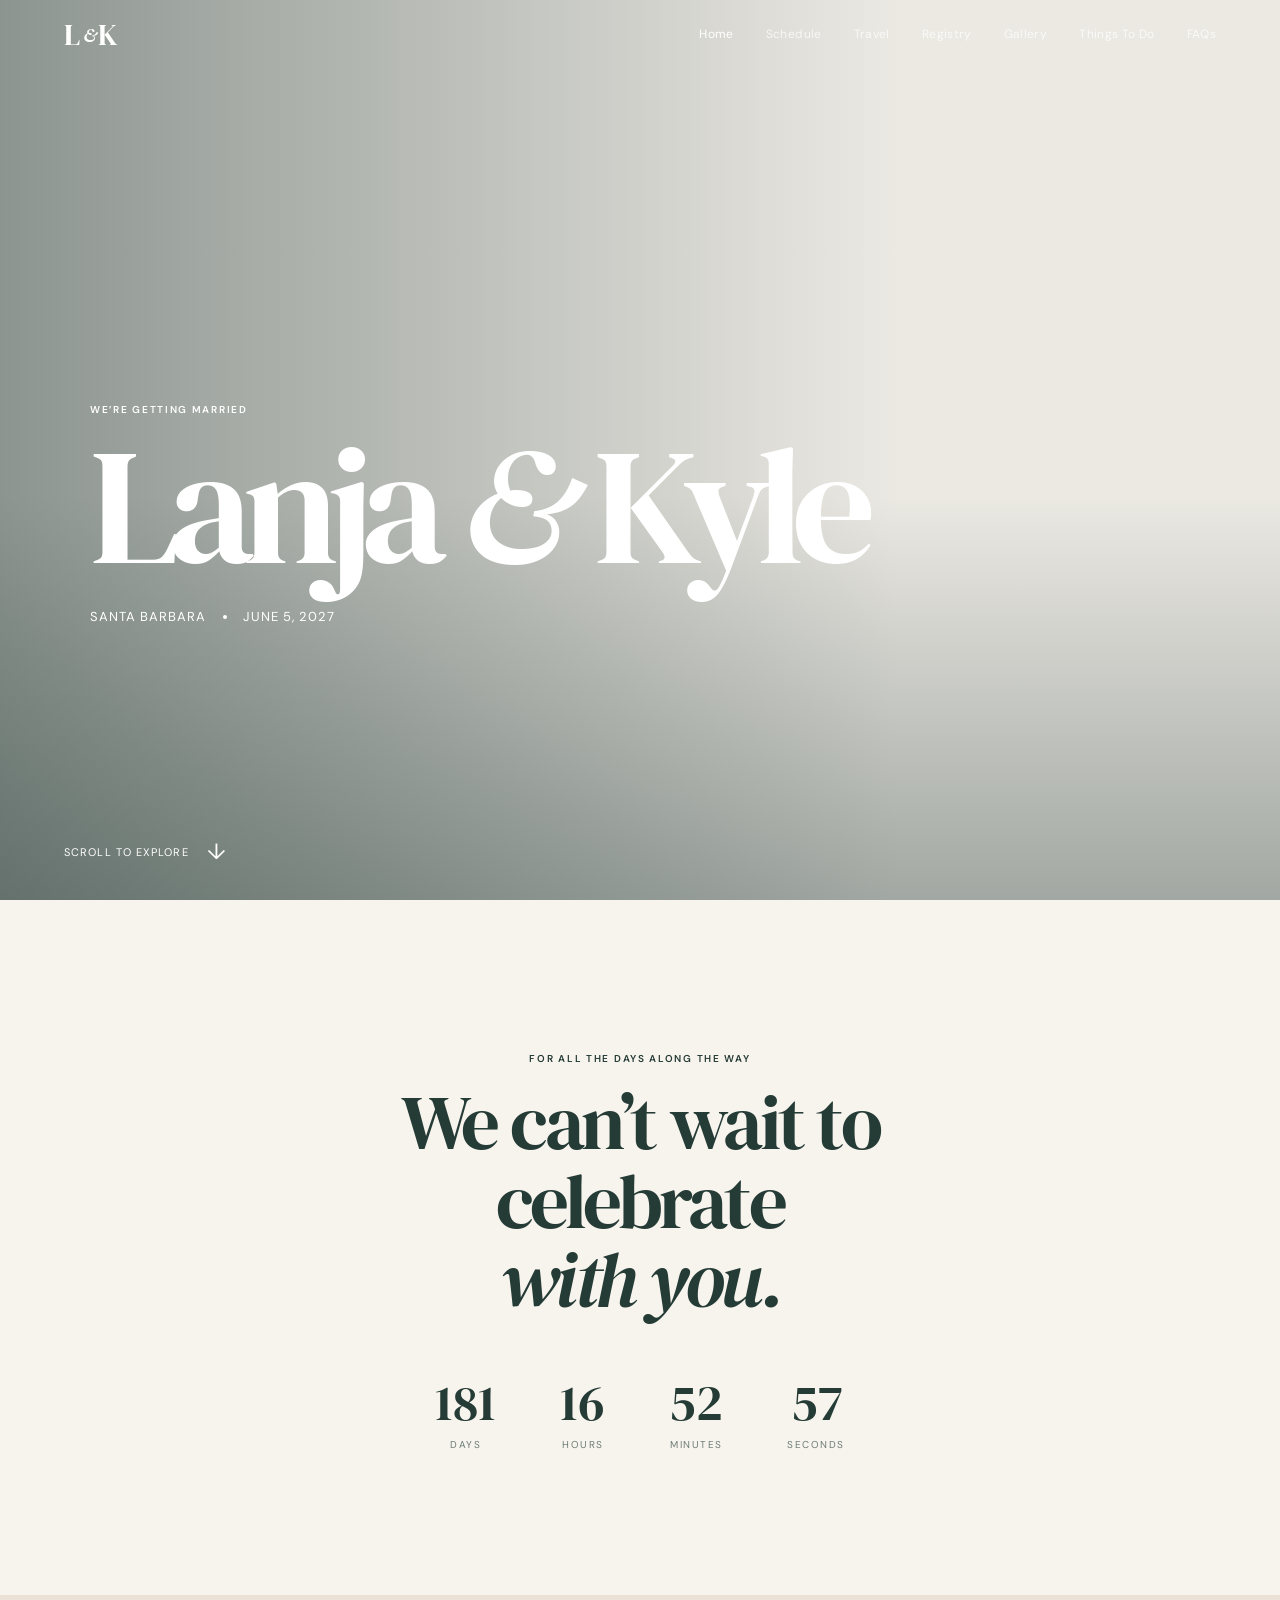
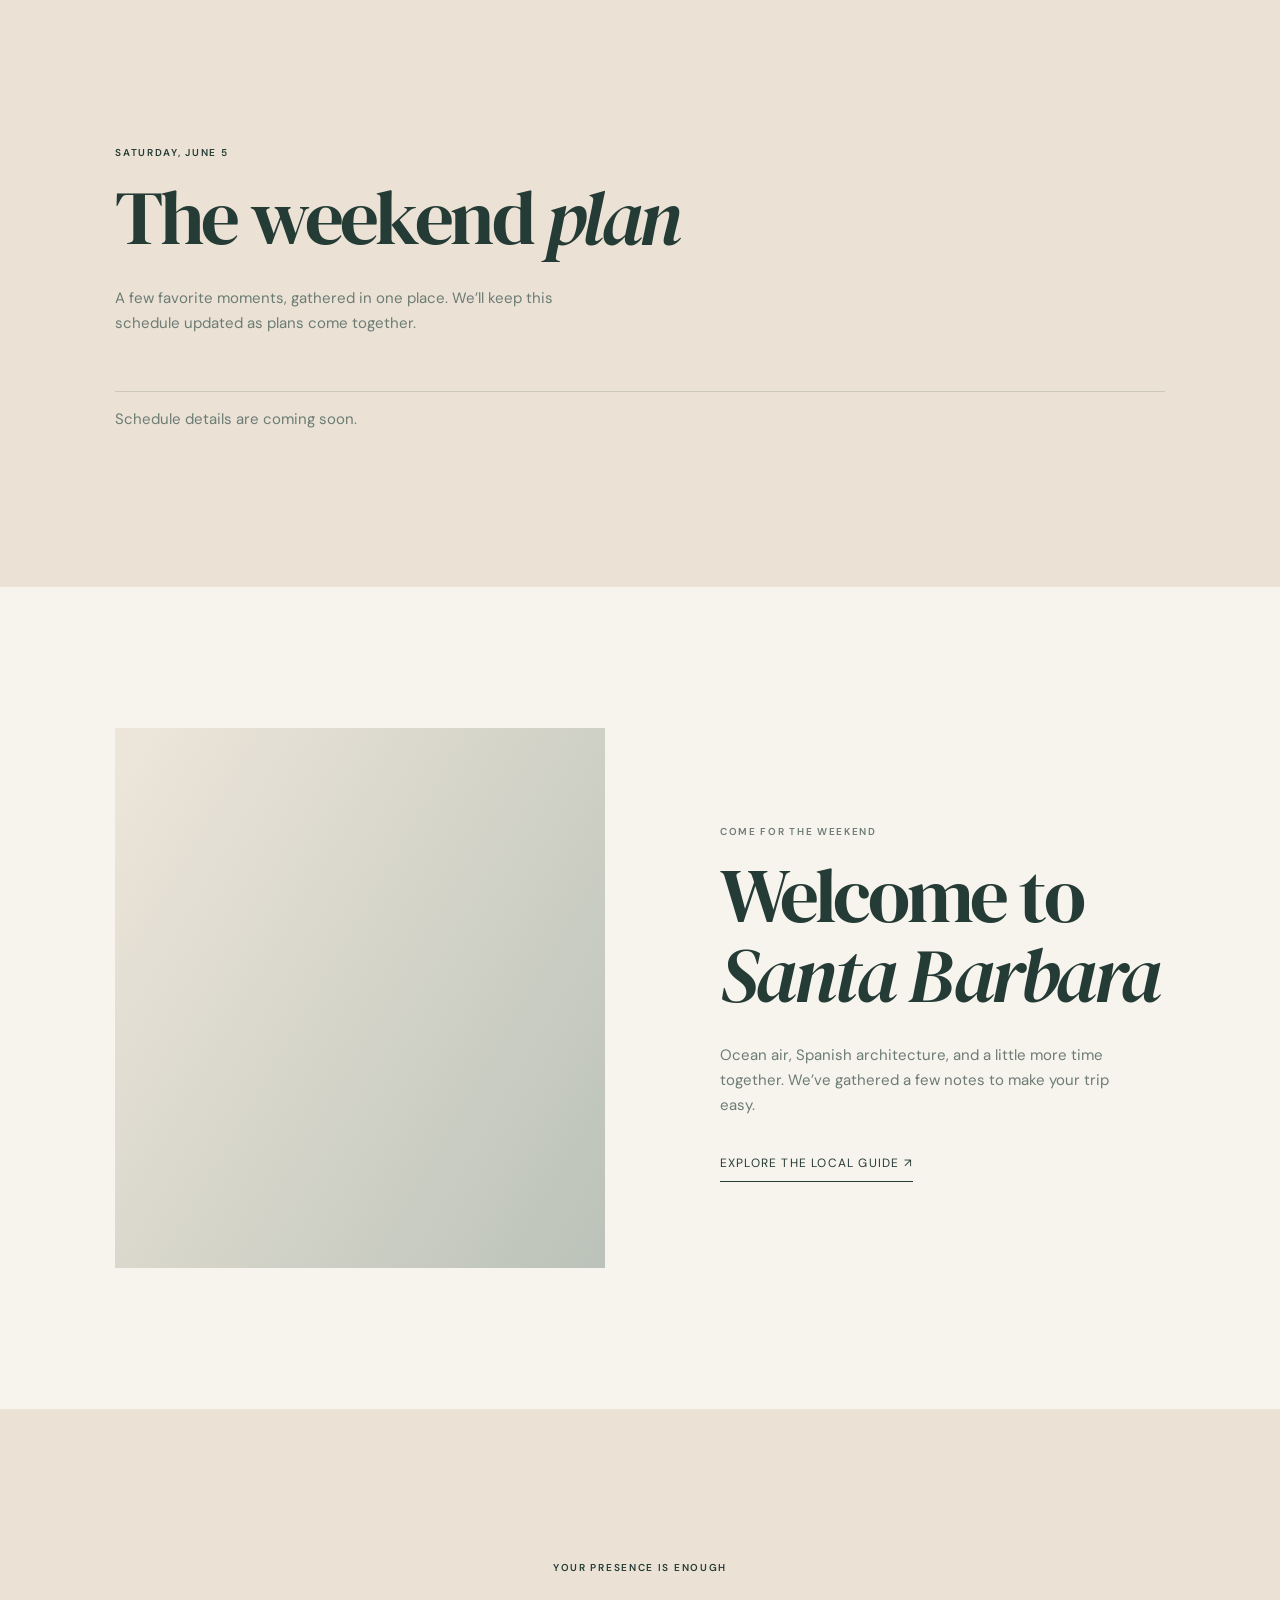
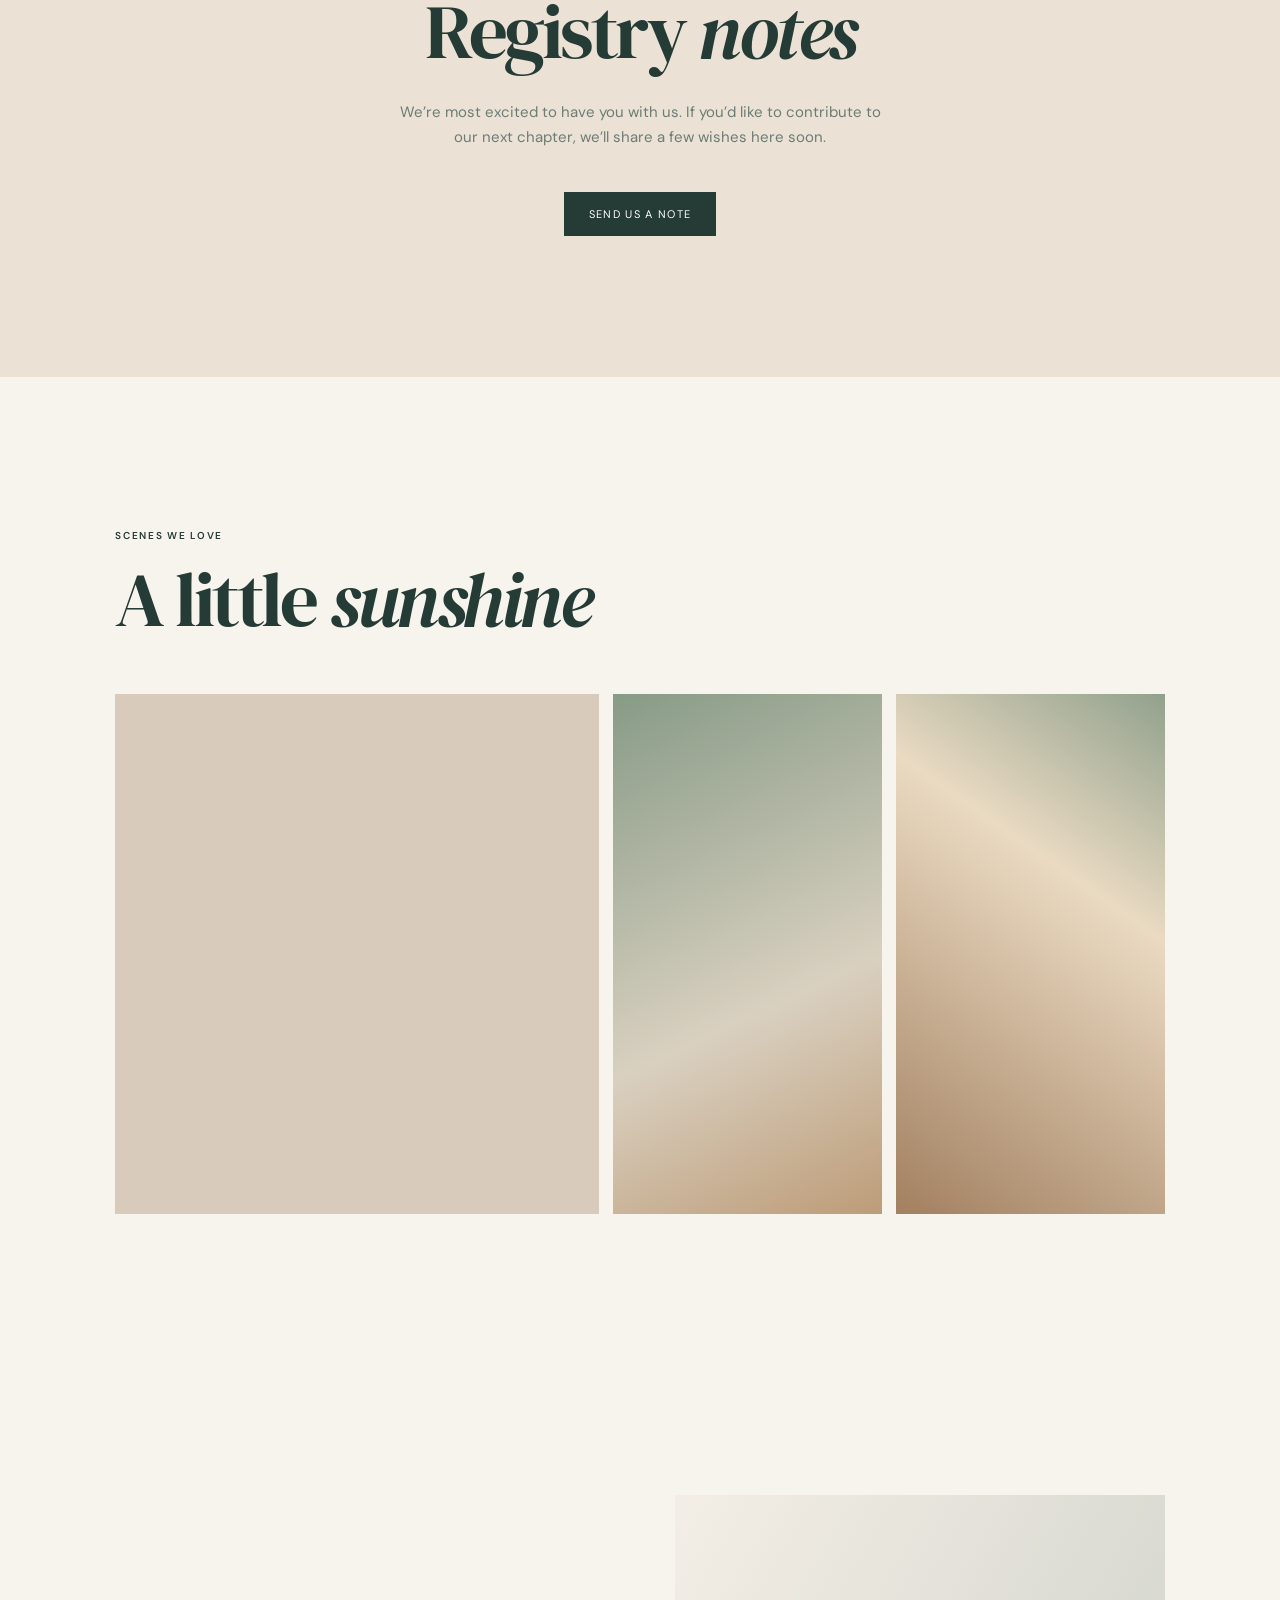
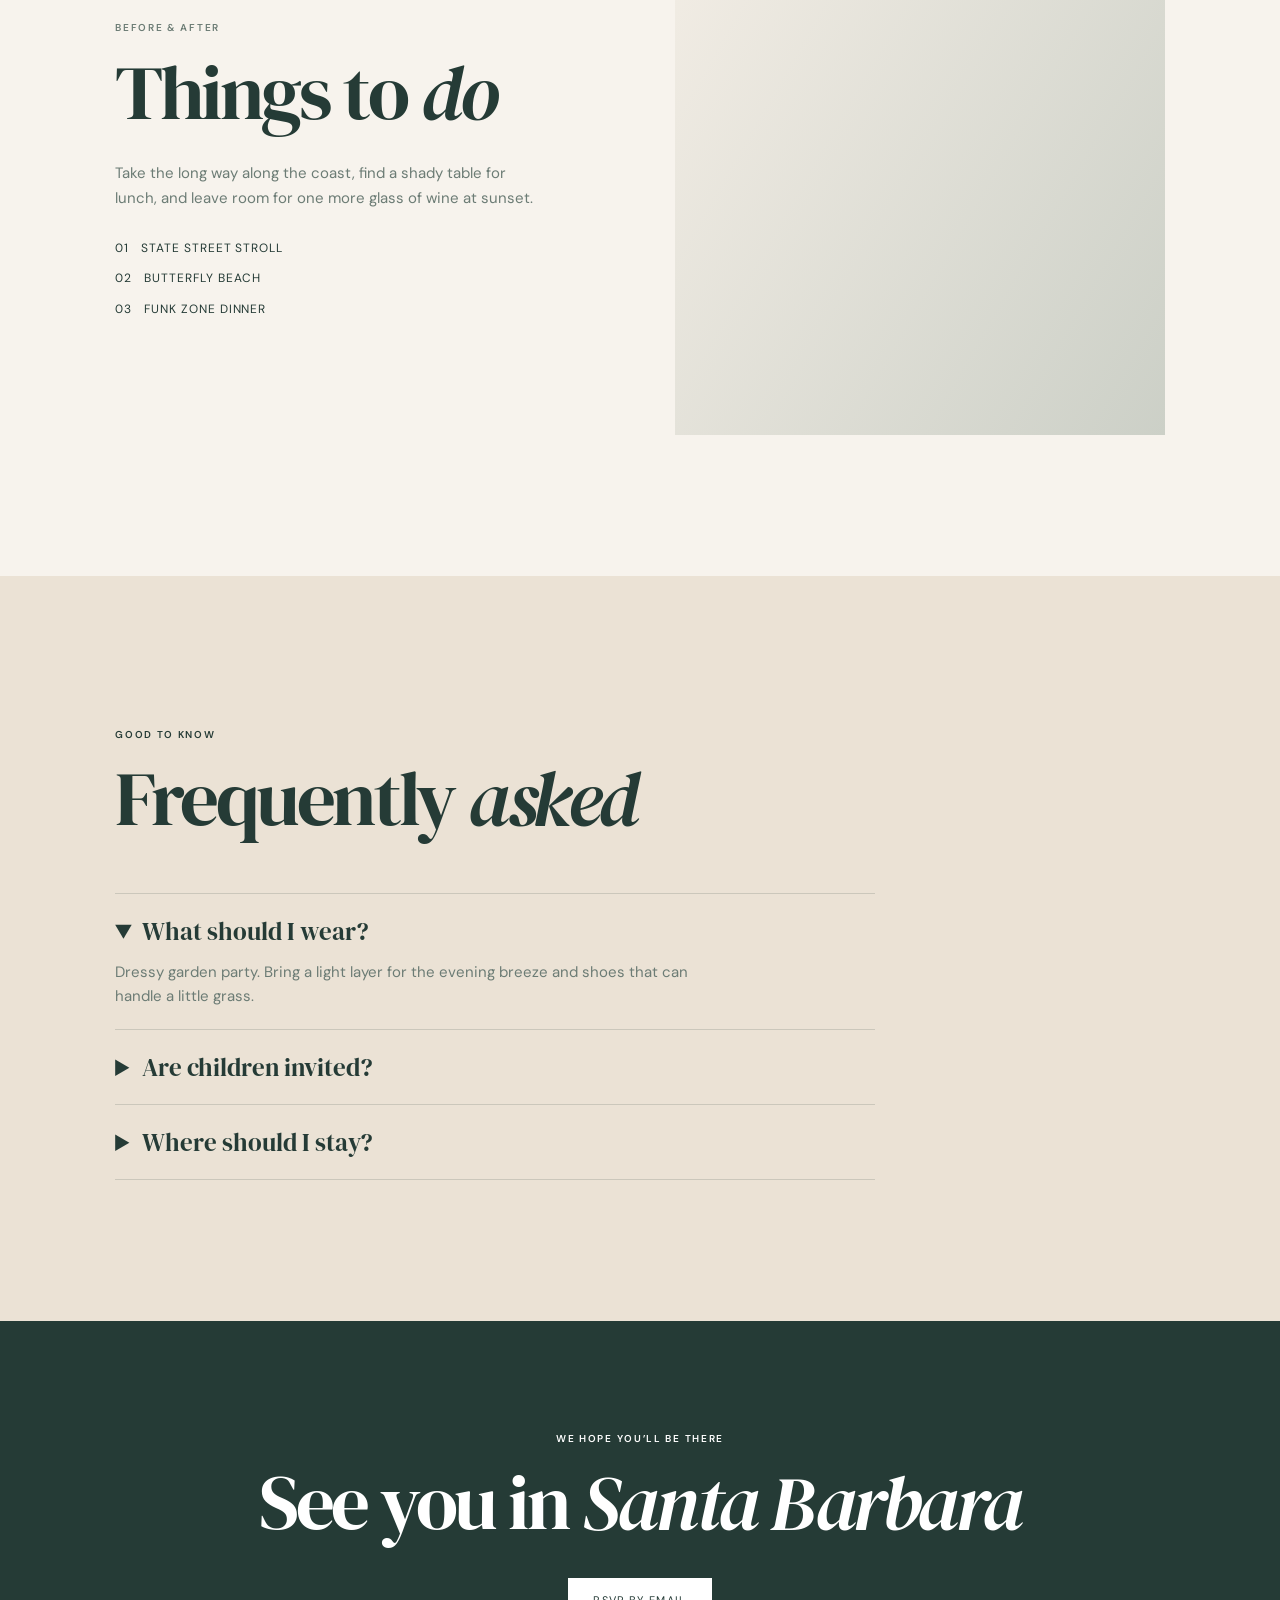
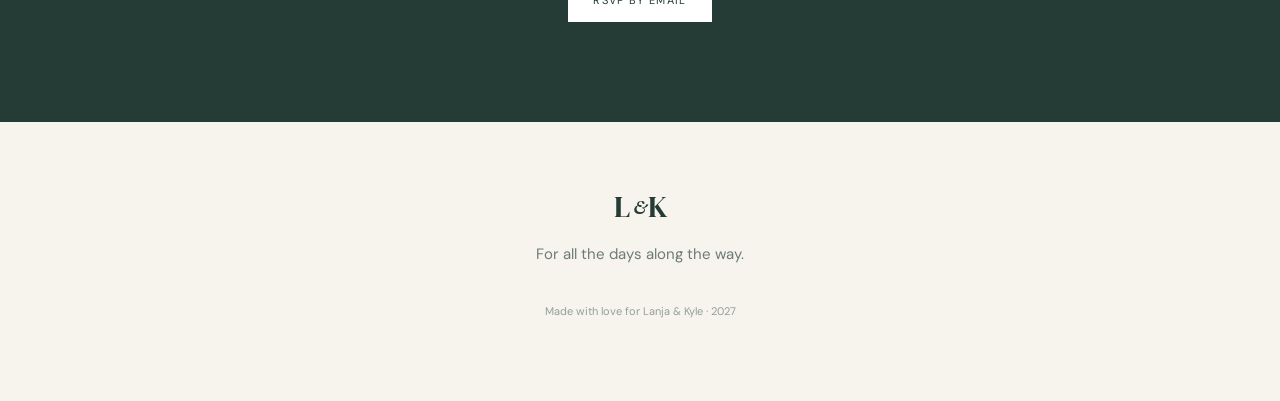
==== index.html @ 7e27ffa2 "Initial wedding website" ====
<!doctype html>
<html lang="en">
  <head>
    <meta charset="UTF-8" />
    <meta name="viewport" content="width=device-width, initial-scale=1.0" />
    <meta name="description" content="The wedding website of Lanja and Kyle — Santa Barbara, California, June 5, 2027." />
    <title>Lanja & Kyle | Santa Barbara · June 5, 2027</title>
    <link rel="preconnect" href="https://fonts.googleapis.com" />
    <link rel="preconnect" href="https://fonts.gstatic.com" crossorigin />
    <link href="https://fonts.googleapis.com/css2?family=DM+Sans:wght@400;500;600&family=DM+Serif+Display:ital@0;1&display=swap" rel="stylesheet" />
    <link rel="stylesheet" href="/styles.css" />
  </head>
  <body>
    <header class="site-header">
      <a class="brand" href="#home" aria-label="Lanja and Kyle home"><span>L</span><span class="amp">&</span><span>K</span></a>
      <button class="menu-toggle" aria-expanded="false" aria-controls="main-nav">Menu <span>+</span></button>
      <nav id="main-nav" class="main-nav" aria-label="Primary navigation">
        <a class="active" href="#home">Home</a>
        <a href="#schedule">Schedule</a>
        <a href="#travel">Travel</a>
        <a href="#registry">Registry</a>
        <a href="#gallery">Gallery</a>
        <a href="#things-to-do">Things To Do</a>
        <a href="#faqs">FAQs</a>
      </nav>
    </header>

    <main>
      <section id="home" class="hero section-anchor">
        <div class="hero-image"></div>
        <div class="hero-overlay"></div>
        <div class="hero-copy">
          <p class="eyebrow">We’re getting married</p>
          <h1>Lanja <em>&</em> Kyle</h1>
          <div class="hero-meta"><span>Santa Barbara</span><i></i><span>June 5, 2027</span></div>
        </div>
        <a class="scroll-cue" href="#schedule">Scroll to explore <span>↓</span></a>
      </section>

      <section class="intro section-pad">
        <p class="eyebrow">For all the days along the way</p>
        <h2>We can’t wait to celebrate<br /><em>with you.</em></h2>
        <div id="countdown" class="countdown" aria-label="Countdown to the wedding"></div>
      </section>

      <section id="schedule" class="content-section tinted section-anchor">
        <div class="section-heading"><p class="eyebrow">Saturday, June 5</p><h2>The weekend <em>plan</em></h2><p class="lede">A few favorite moments, gathered in one place. We’ll keep this schedule updated as plans come together.</p></div>
        <div id="schedule-list" class="schedule-list" aria-live="polite"><p class="loading">Loading the weekend schedule…</p></div>
      </section>

      <section id="travel" class="content-section split section-anchor">
        <div class="split-art art-palm"></div><div class="split-copy"><p class="eyebrow">Come for the weekend</p><h2>Welcome to <em>Santa Barbara</em></h2><p>Ocean air, Spanish architecture, and a little more time together. We’ve gathered a few notes to make your trip easy.</p><a class="text-link" href="#things-to-do">Explore the local guide <span>↗</span></a></div>
      </section>

      <section id="registry" class="content-section centered tinted section-anchor"><p class="eyebrow">Your presence is enough</p><h2>Registry <em>notes</em></h2><p class="lede narrow">We’re most excited to have you with us. If you’d like to contribute to our next chapter, we’ll share a few wishes here soon.</p><a class="button" href="mailto:hello@lanjaandkyle.com?subject=Wedding%20question">Send us a note</a></section>

      <section id="gallery" class="content-section section-anchor"><div class="section-heading"><p class="eyebrow">Scenes we love</p><h2>A little <em>sunshine</em></h2></div><div class="gallery-grid"><div class="gallery-card large" style="--bg:url('/assets/hero-coast.png')"></div><div class="gallery-card detail"></div><div class="gallery-card detail warm"></div></div></section>

      <section id="things-to-do" class="content-section split reverse section-anchor"><div class="split-art art-table"></div><div class="split-copy"><p class="eyebrow">Before & after</p><h2>Things to <em>do</em></h2><p>Take the long way along the coast, find a shady table for lunch, and leave room for one more glass of wine at sunset.</p><div class="mini-list"><span>01&nbsp;&nbsp; State Street stroll</span><span>02&nbsp;&nbsp; Butterfly Beach</span><span>03&nbsp;&nbsp; Funk Zone dinner</span></div></div></section>

      <section id="faqs" class="content-section tinted section-anchor"><div class="section-heading"><p class="eyebrow">Good to know</p><h2>Frequently <em>asked</em></h2></div><div class="faq-list"><details open><summary>What should I wear?</summary><p>Dressy garden party. Bring a light layer for the evening breeze and shoes that can handle a little grass.</p></details><details><summary>Are children invited?</summary><p>We’re keeping the ceremony and reception adults-only. Please reach out if you have questions about the weekend.</p></details><details><summary>Where should I stay?</summary><p>We’ll share hotel blocks and neighborhood notes as soon as they’re finalized.</p></details></div></section>

      <section class="rsvp"><p class="eyebrow">We hope you’ll be there</p><h2>See you in <em>Santa Barbara</em></h2><a class="button light" href="mailto:hello@lanjaandkyle.com?subject=RSVP%20for%20Lanja%20%26%20Kyle">RSVP by email</a></section>
    </main>
    <footer><div class="brand footer-brand"><span>L</span><span class="amp">&</span><span>K</span></div><p>For all the days along the way.</p><p class="footer-small">Made with love for Lanja & Kyle · 2027</p></footer>
    <script type="module" src="/app.js"></script>
  </body>
</html>
---- styles.css ----
:root{--ink:#253b36;--muted:#6c7c75;--cream:#f7f3ed;--sand:#ebe2d5;--sage:#c9d5c6;--line:rgba(37,59,54,.16);--serif:'DM Serif Display',Georgia,serif;--sans:'DM Sans',Arial,sans-serif}*{box-sizing:border-box}html{scroll-behavior:smooth}body{margin:0;background:var(--cream);color:var(--ink);font:15px/1.65 var(--sans)}a{color:inherit;text-decoration:none}.site-header{position:fixed;inset:0 0 auto;z-index:10;display:flex;align-items:center;justify-content:space-between;padding:20px clamp(22px,5vw,72px);color:#fff;mix-blend-mode:normal}.brand{display:flex;align-items:center;gap:2px;font:30px/1 var(--serif);letter-spacing:-.08em}.brand .amp{font:italic 20px var(--serif);margin:0 1px 0 3px}.main-nav{display:flex;gap:clamp(16px,2.5vw,38px);font-size:12px;letter-spacing:.03em}.main-nav a{opacity:.76;transition:opacity .2s}.main-nav a:hover,.main-nav a.active{opacity:1}.menu-toggle{display:none;background:none;border:0;color:inherit;font:inherit}.hero{min-height:100svh;position:relative;display:grid;place-items:center;overflow:hidden;color:#fff}.hero-image{position:absolute;inset:0;background:url('/assets/hero-coast.png') center/cover no-repeat;transform:scale(1.02)}.hero-overlay{position:absolute;inset:0;background:linear-gradient(90deg,rgba(24,46,42,.48),rgba(24,46,42,.05) 70%),linear-gradient(0deg,rgba(24,46,42,.35),transparent 45%)}.hero-copy{position:relative;width:min(1100px,calc(100% - 44px));margin-top:120px}.eyebrow{text-transform:uppercase;letter-spacing:.17em;font-size:10px;font-weight:600}.hero h1{margin:10px 0 24px;font:clamp(70px,13vw,178px)/.92 var(--serif);letter-spacing:-.07em}.hero h1 em,h2 em{font-style:italic;font-weight:400}.hero-meta{display:flex;align-items:center;gap:16px;font-size:13px;letter-spacing:.08em;text-transform:uppercase}.hero-meta i{width:4px;height:4px;background:#fff;border-radius:50%}.scroll-cue{position:absolute;bottom:30px;left:clamp(22px,5vw,72px);display:flex;gap:18px;align-items:center;font-size:11px;letter-spacing:.1em;text-transform:uppercase}.scroll-cue span{font-size:22px}.section-pad,.content-section{padding:clamp(80px,11vw,160px) clamp(22px,9vw,140px)}.intro{text-align:center;max-width:950px;margin:auto}.intro h2,h2{margin:16px 0 30px;font:clamp(42px,6vw,80px)/1.02 var(--serif);letter-spacing:-.045em}.countdown{display:flex;justify-content:center;gap:clamp(18px,5vw,64px);margin-top:50px}.countdown strong{display:block;font:clamp(28px,4vw,50px) var(--serif)}.countdown span{display:block;color:var(--muted);font-size:10px;text-transform:uppercase;letter-spacing:.15em}.tinted{background:var(--sand)}.section-heading{max-width:680px;margin-bottom:55px}.lede{color:var(--muted);max-width:500px;margin:0}.schedule-list{display:grid;grid-template-columns:repeat(3,1fr);border-top:1px solid var(--line)}.schedule-card{padding:28px 20px 20px 0;border-bottom:1px solid var(--line)}.schedule-card:not(:nth-child(3n+1)){padding-left:30px;border-left:1px solid var(--line)}.schedule-card .time{font-size:11px;text-transform:uppercase;letter-spacing:.12em;color:#8c755a}.schedule-card h3{font:28px var(--serif);margin:10px 0 5px}.schedule-card p{color:var(--muted);margin:0}.split{display:grid;grid-template-columns:1.1fr 1fr;gap:clamp(40px,9vw,140px);align-items:center}.split.reverse{grid-template-columns:1fr 1.1fr}.split.reverse .split-art{order:2}.split-art{min-height:540px;background-size:cover;background-position:center}.art-palm{background:linear-gradient(120deg,rgba(211,192,163,.25),rgba(76,103,86,.35)),url('/assets/hero-coast.png') center/cover}.art-table{background:linear-gradient(120deg,rgba(211,192,163,.1),rgba(76,103,86,.25)),url('/assets/hero-coast.png') 72% center/cover}.split-copy{max-width:500px}.split-copy p{color:var(--muted);max-width:420px}.text-link{display:inline-block;margin-top:22px;border-bottom:1px solid var(--ink);padding-bottom:7px;font-size:12px;text-transform:uppercase;letter-spacing:.1em}.centered{text-align:center}.narrow{margin:0 auto 28px}.button{display:inline-block;background:var(--ink);color:#fff;padding:13px 25px;margin-top:14px;text-transform:uppercase;letter-spacing:.12em;font-size:11px}.gallery-grid{display:grid;grid-template-columns:1.8fr 1fr 1fr;gap:14px}.gallery-card{min-height:300px;background:#d8cbbb}.gallery-card.large{min-height:520px;background-position:center;background-size:cover}.gallery-card.detail{background:linear-gradient(155deg,#879b86,#d9d0c0 60%,#bd9c78)}.gallery-card.warm{background:linear-gradient(35deg,#a28060,#eadac2 65%,#91a18d)}.mini-list{display:grid;gap:11px;margin-top:28px;font-size:12px;letter-spacing:.08em;text-transform:uppercase}.faq-list{max-width:760px}.faq-list details{border-top:1px solid var(--line);padding:20px 0}.faq-list details:last-child{border-bottom:1px solid var(--line)}summary{cursor:pointer;font:25px var(--serif)}details p{color:var(--muted);max-width:600px;margin:12px 0 0}.rsvp{text-align:center;background:var(--ink);color:#fff;padding:100px 22px}.rsvp h2{margin-bottom:22px}.button.light{background:#fff;color:var(--ink)}footer{text-align:center;padding:70px 22px;color:var(--muted)}.footer-brand{justify-content:center;color:var(--ink);margin-bottom:20px}.footer-small{font-size:11px;margin-top:35px;opacity:.7}.loading{color:var(--muted)}@media(max-width:760px){.site-header{padding:18px 22px}.menu-toggle{display:block}.main-nav{display:none;position:absolute;top:68px;left:0;right:0;padding:20px 22px 25px;background:var(--ink);flex-direction:column;gap:10px}.main-nav.open{display:flex}.hero-copy{margin-top:80px}.hero h1{font-size:clamp(70px,19vw,130px)}.hero-meta{flex-wrap:wrap}.schedule-list,.gallery-grid,.split,.split.reverse{grid-template-columns:1fr}.schedule-card:not(:nth-child(3n+1)){padding-left:0;border-left:0}.schedule-card{padding-right:0}.split-art,.gallery-card.large{min-height:330px}.split.reverse .split-art{order:0}.content-section{padding:78px 22px}.countdown{gap:17px}.countdown strong{font-size:30px}.countdown span{font-size:8px}}
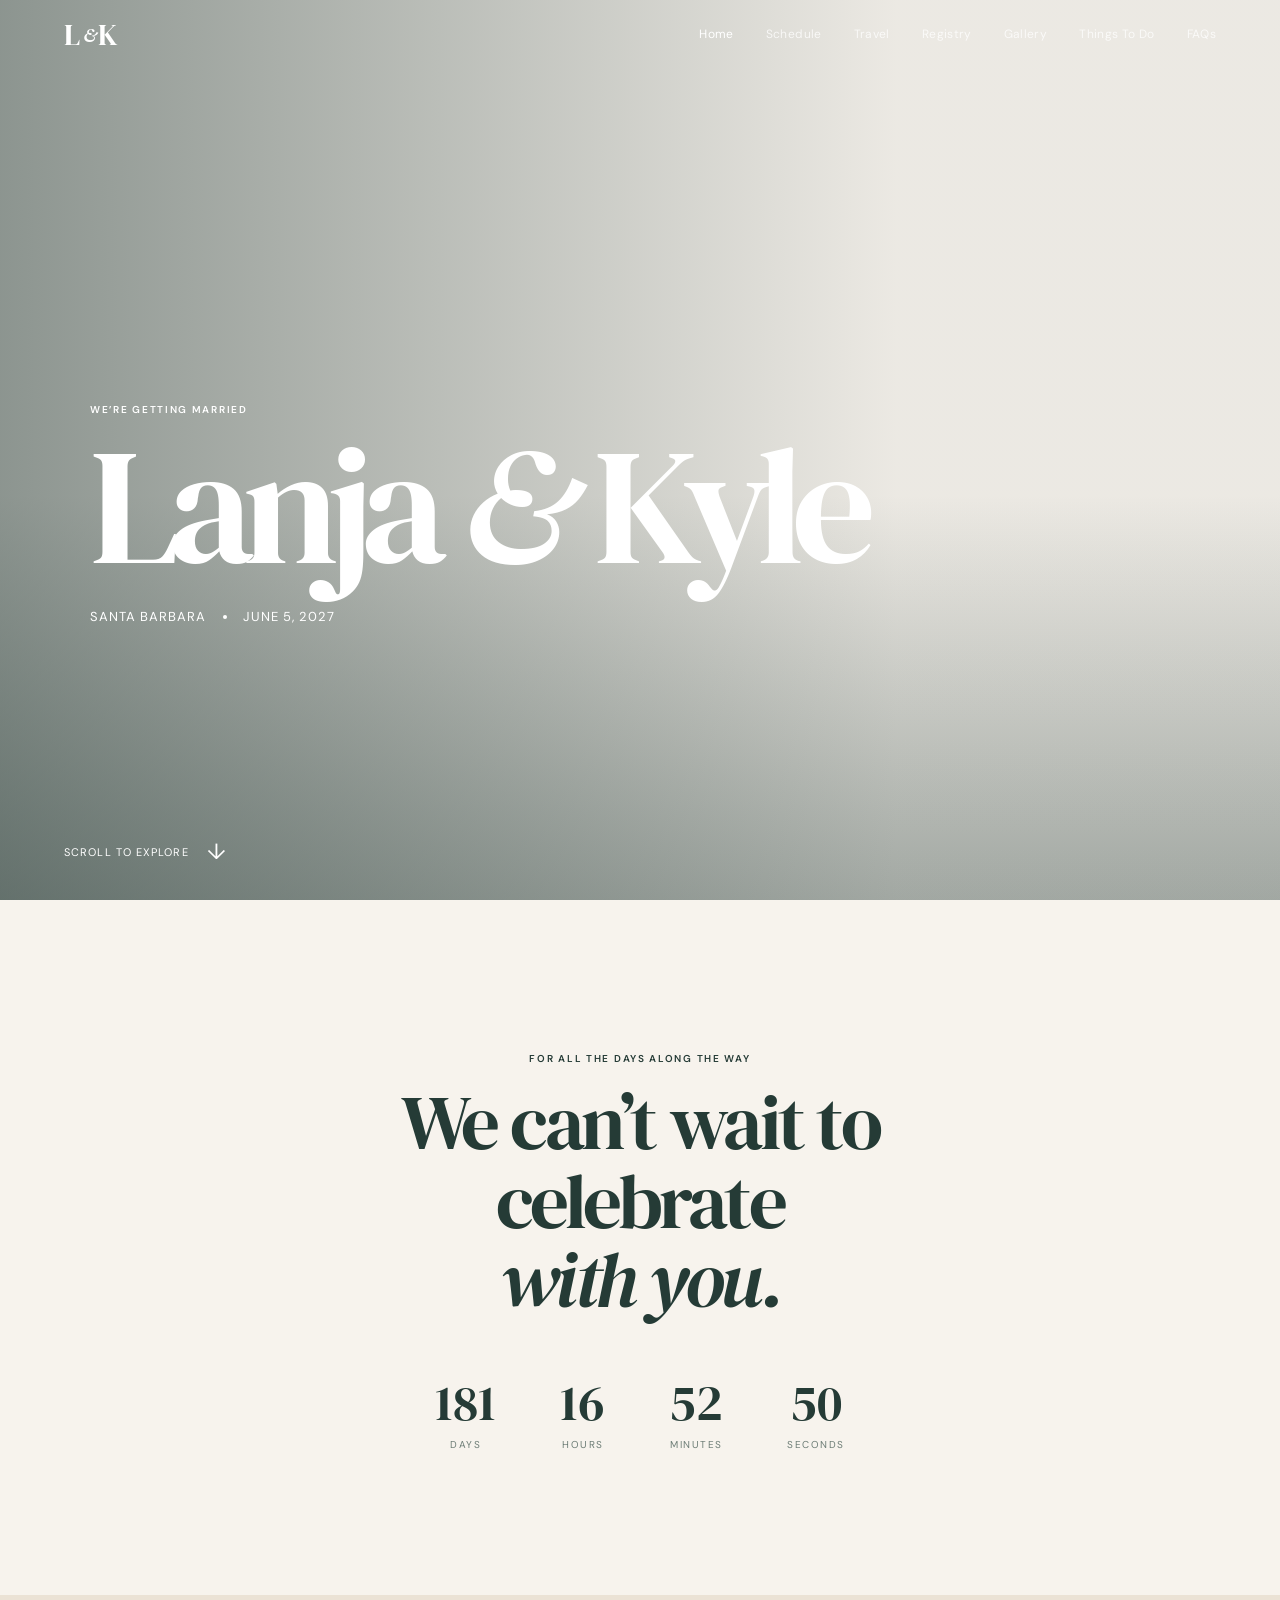
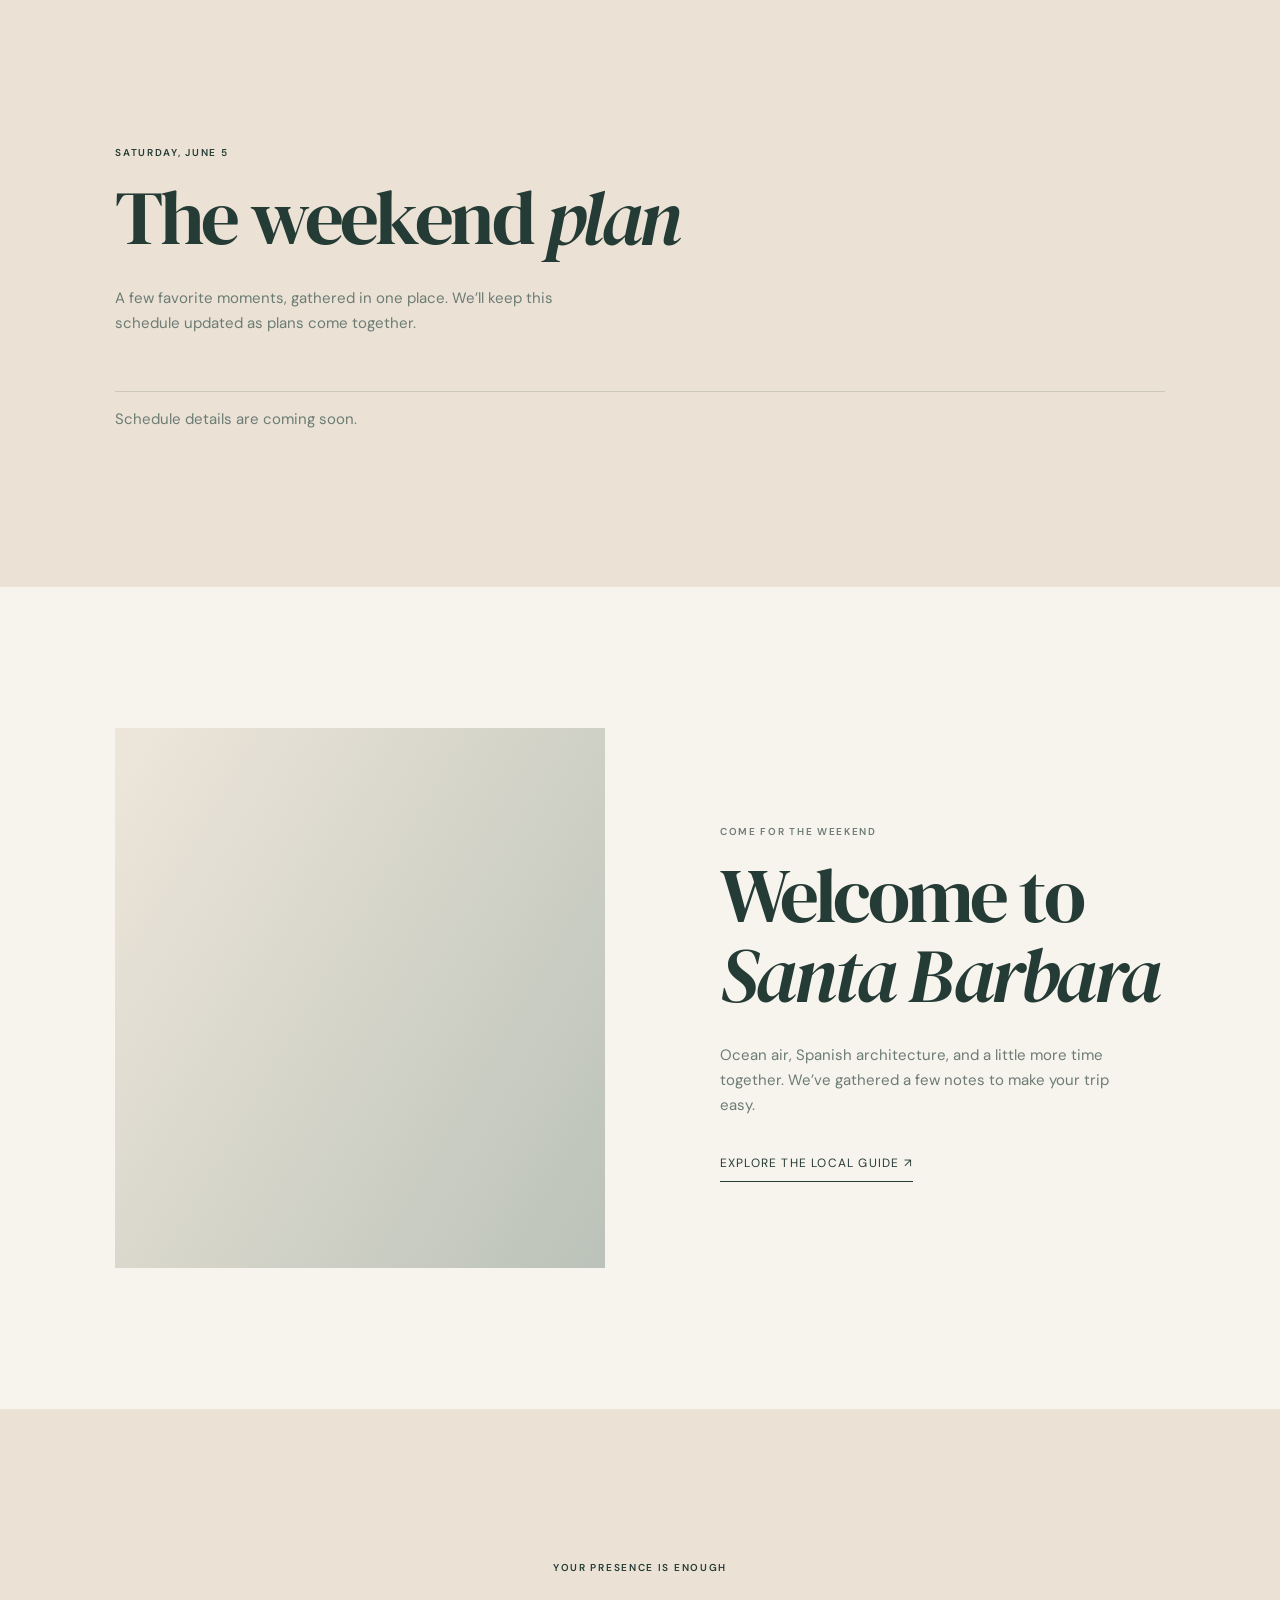
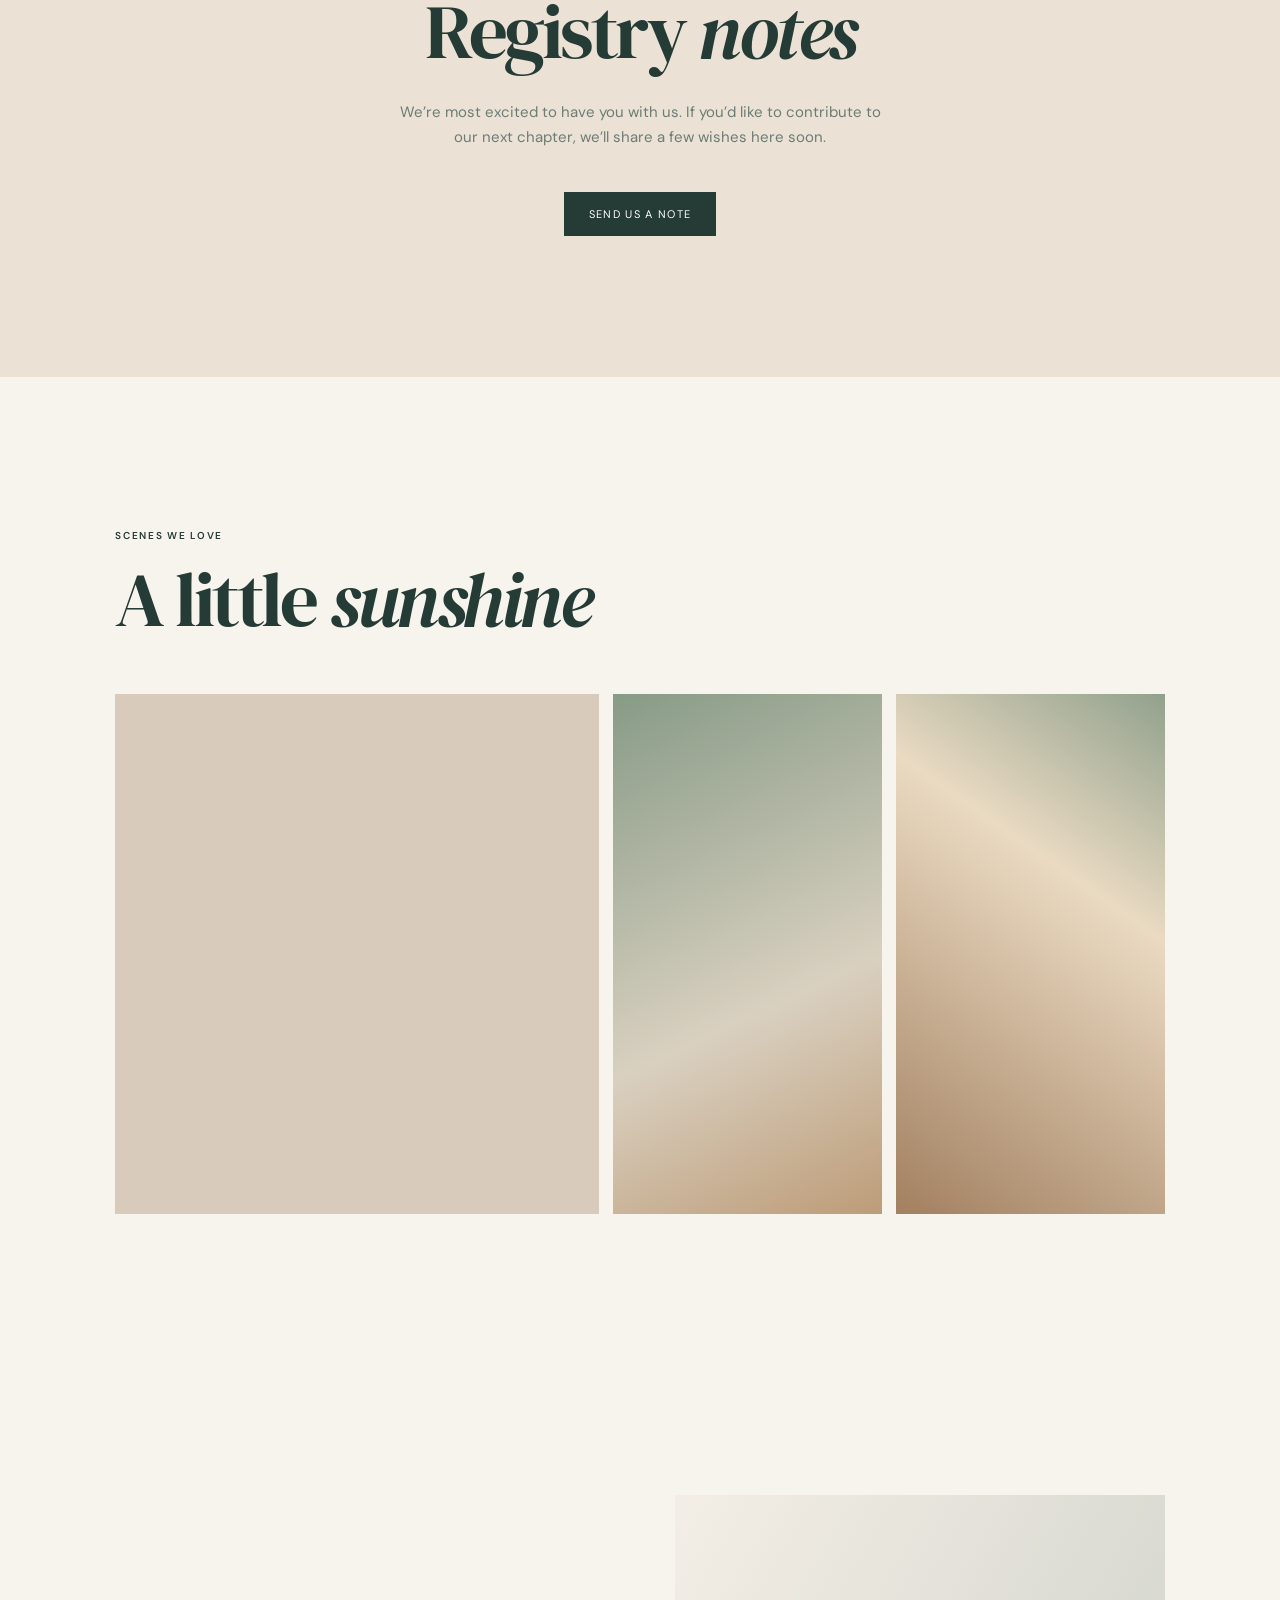
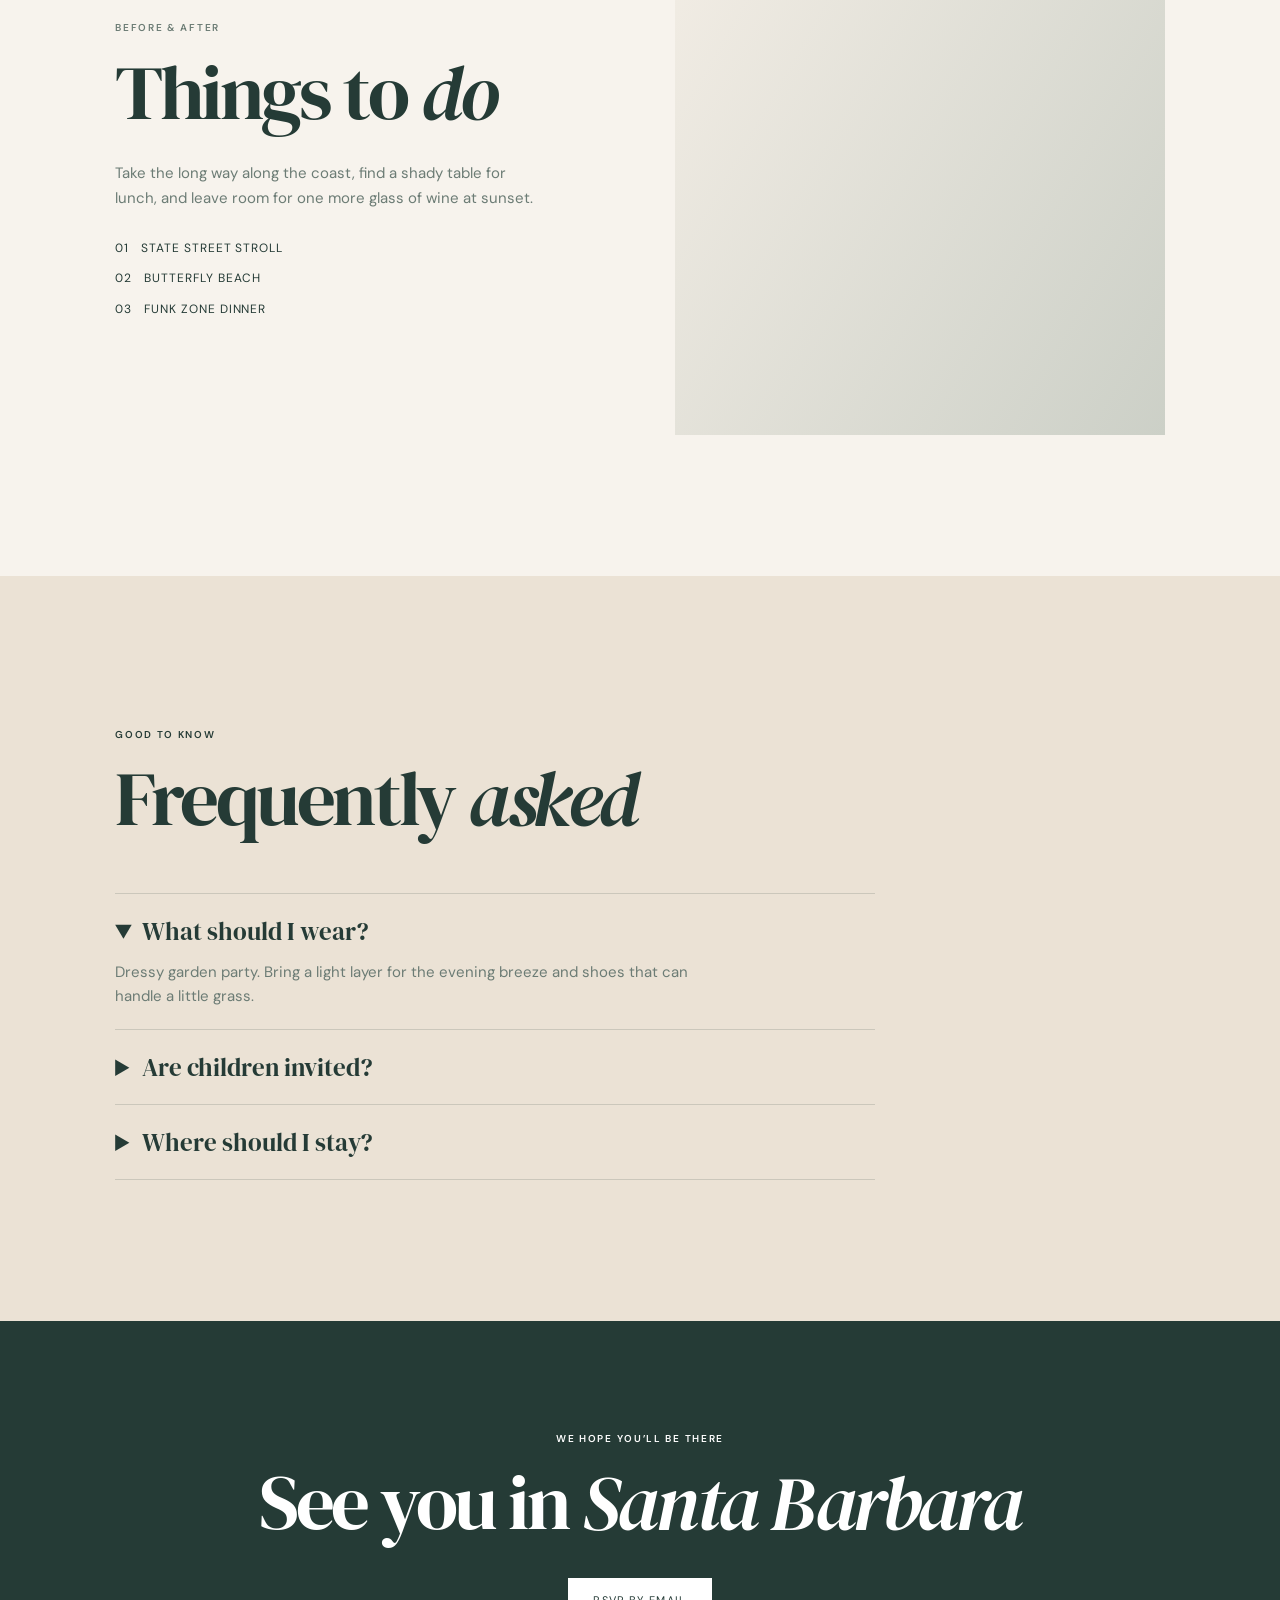
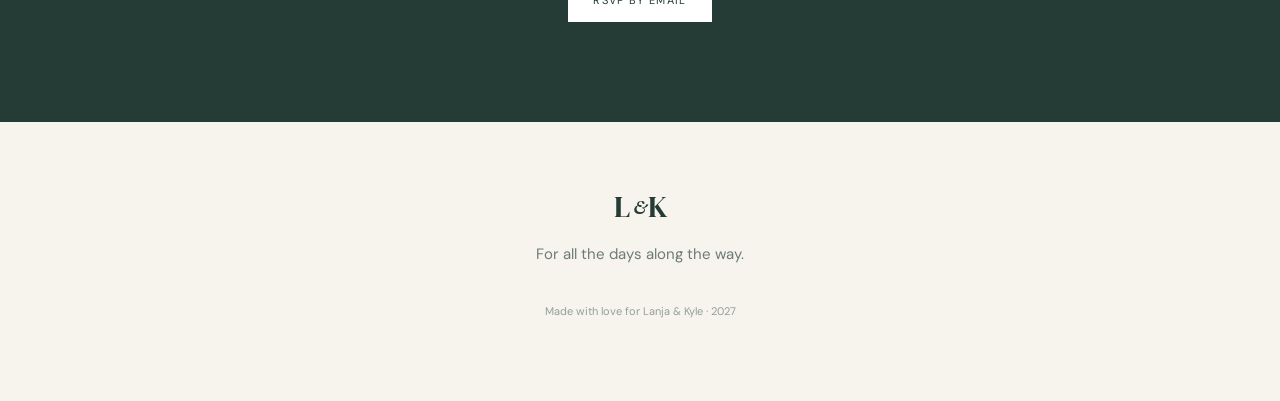
==== commit 31a4c605: "Add index.html" ====
--- a/index.html
+++ b/index.html
@@ -66,3 +66,4 @@
     <script type="module" src="/app.js"></script>
   </body>
 </html>
+
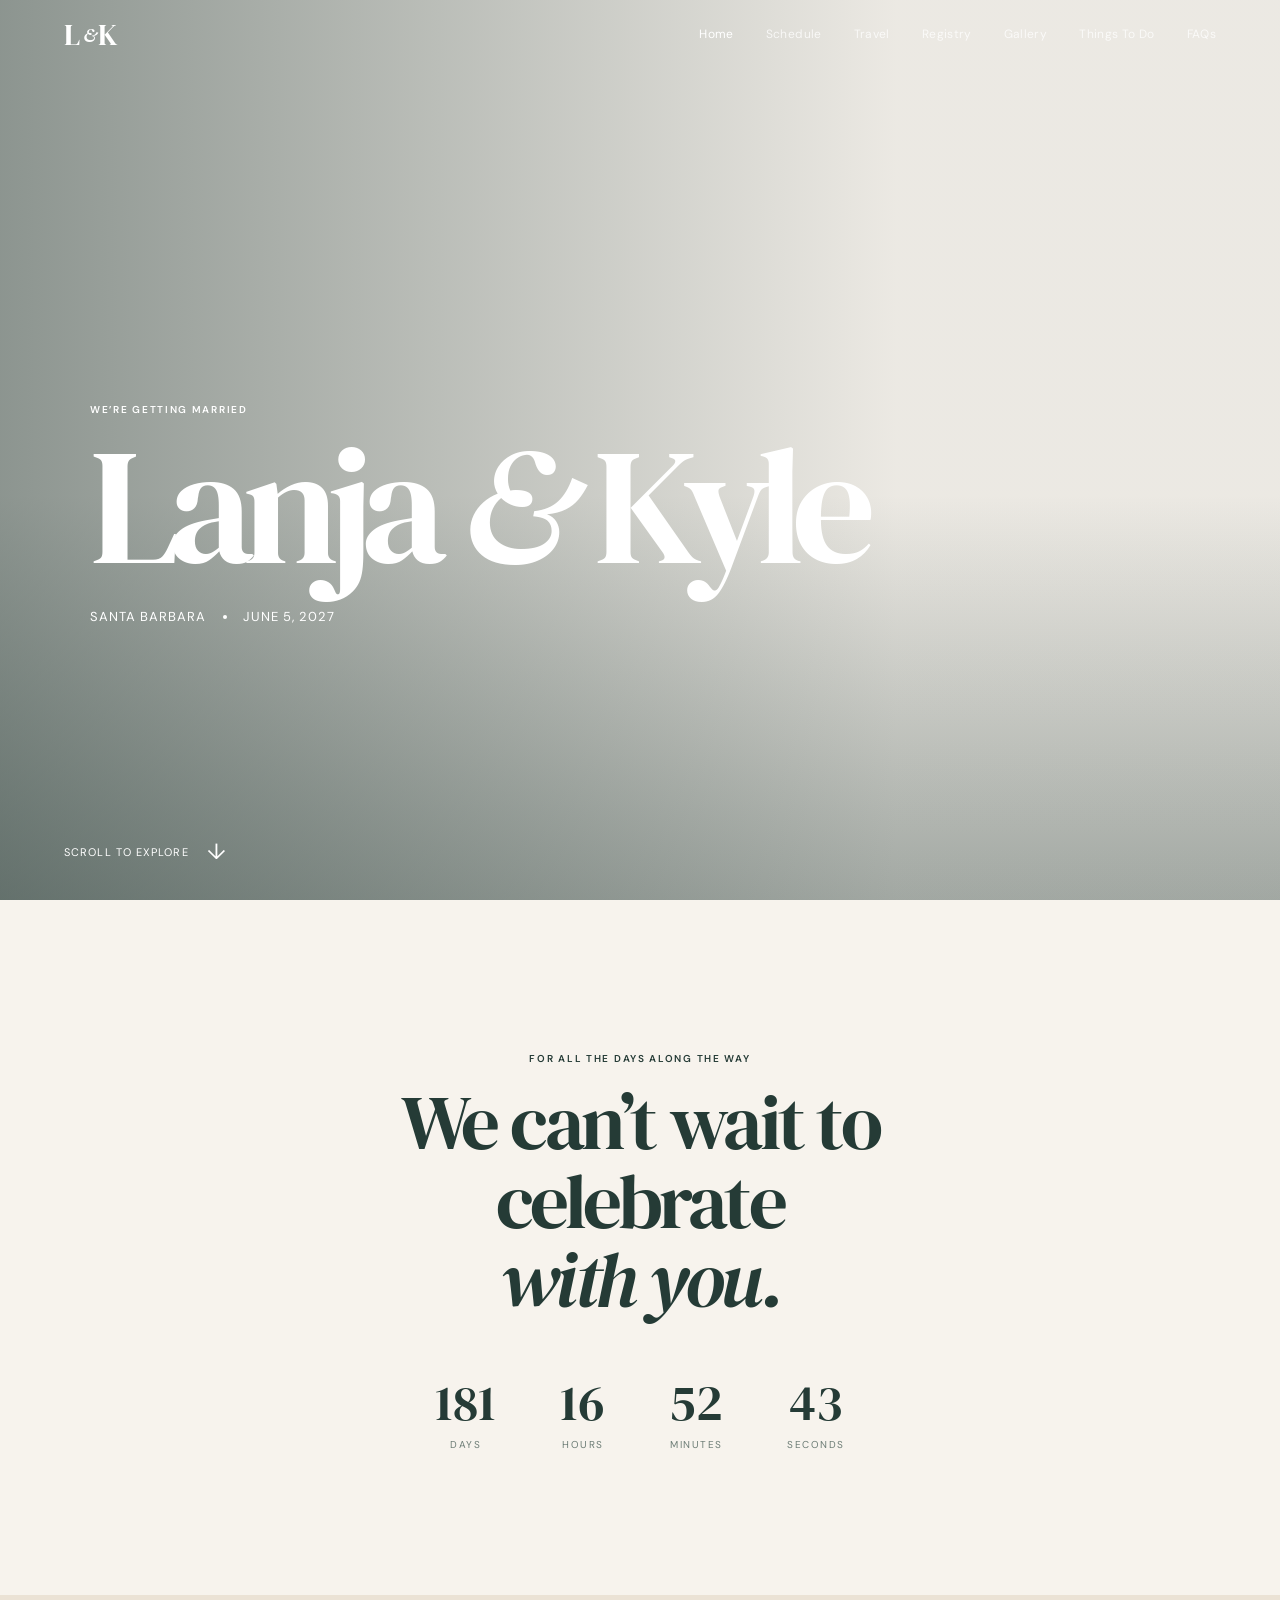
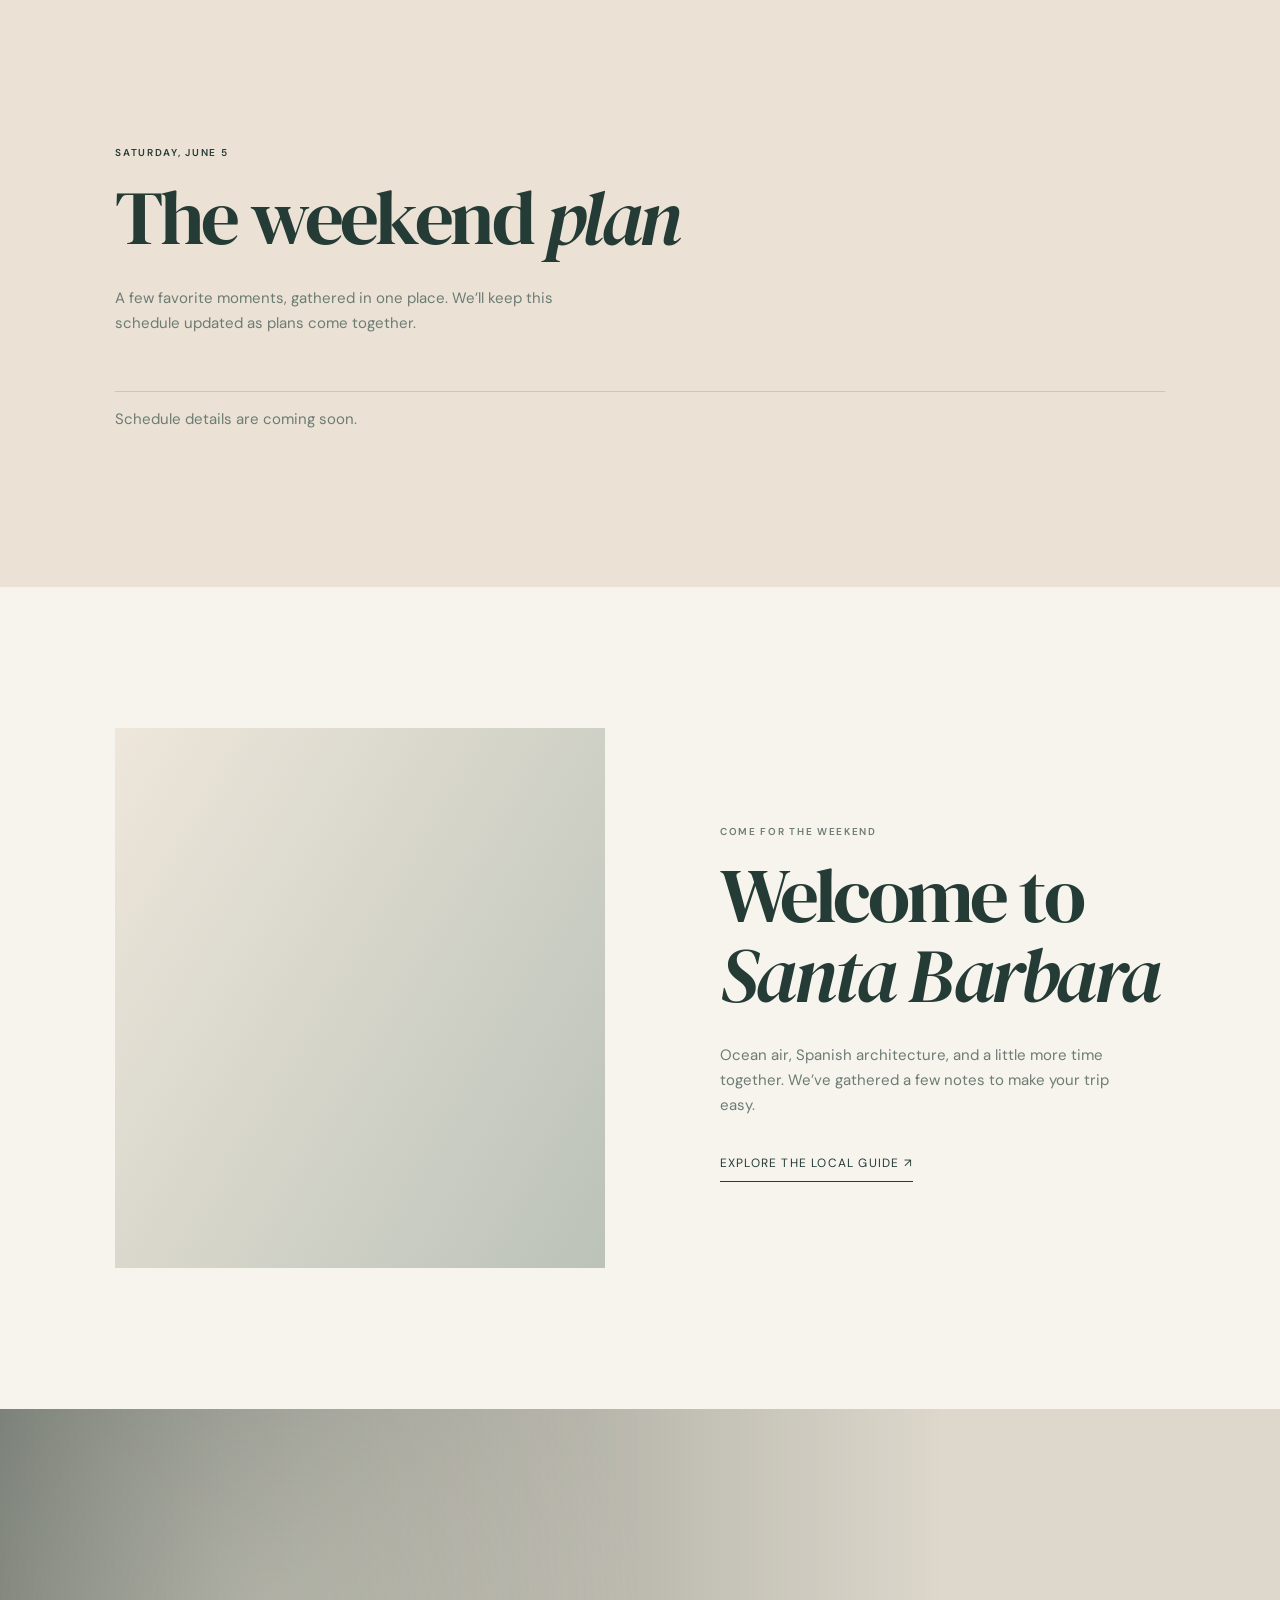
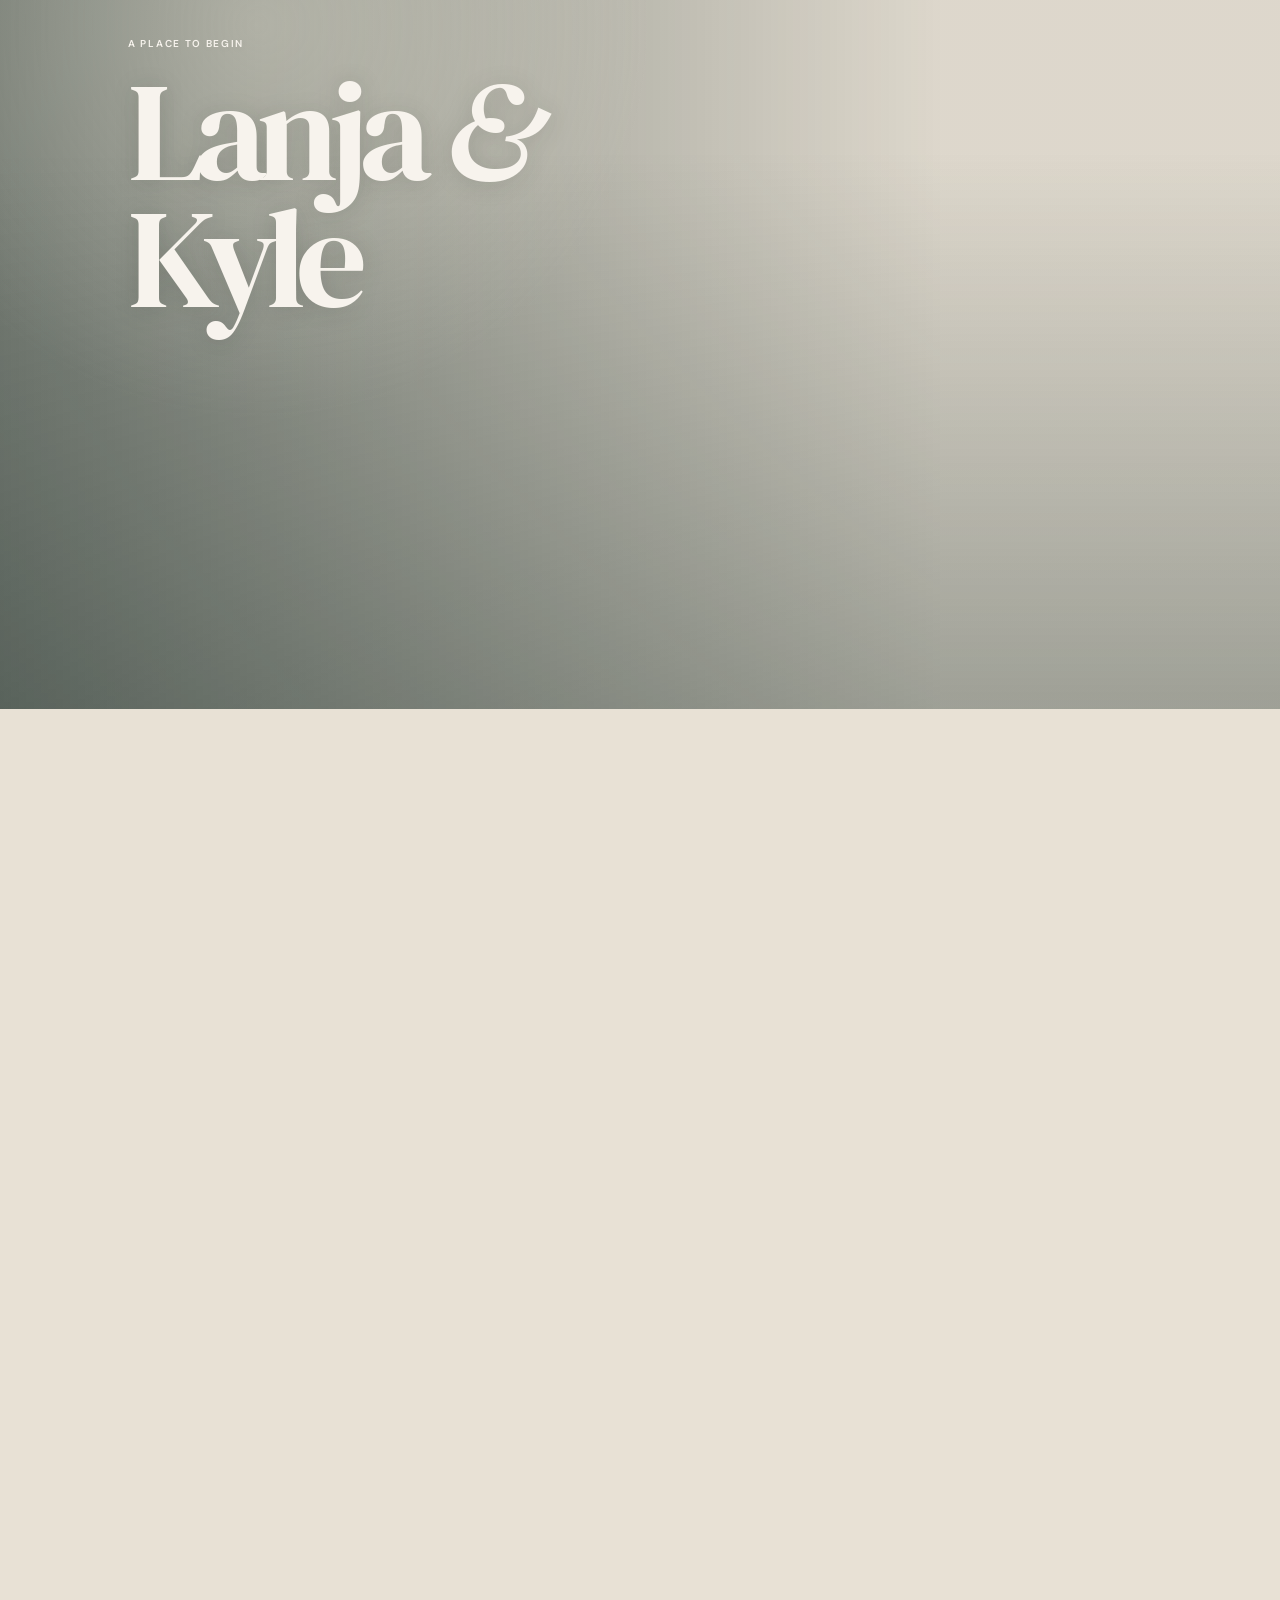
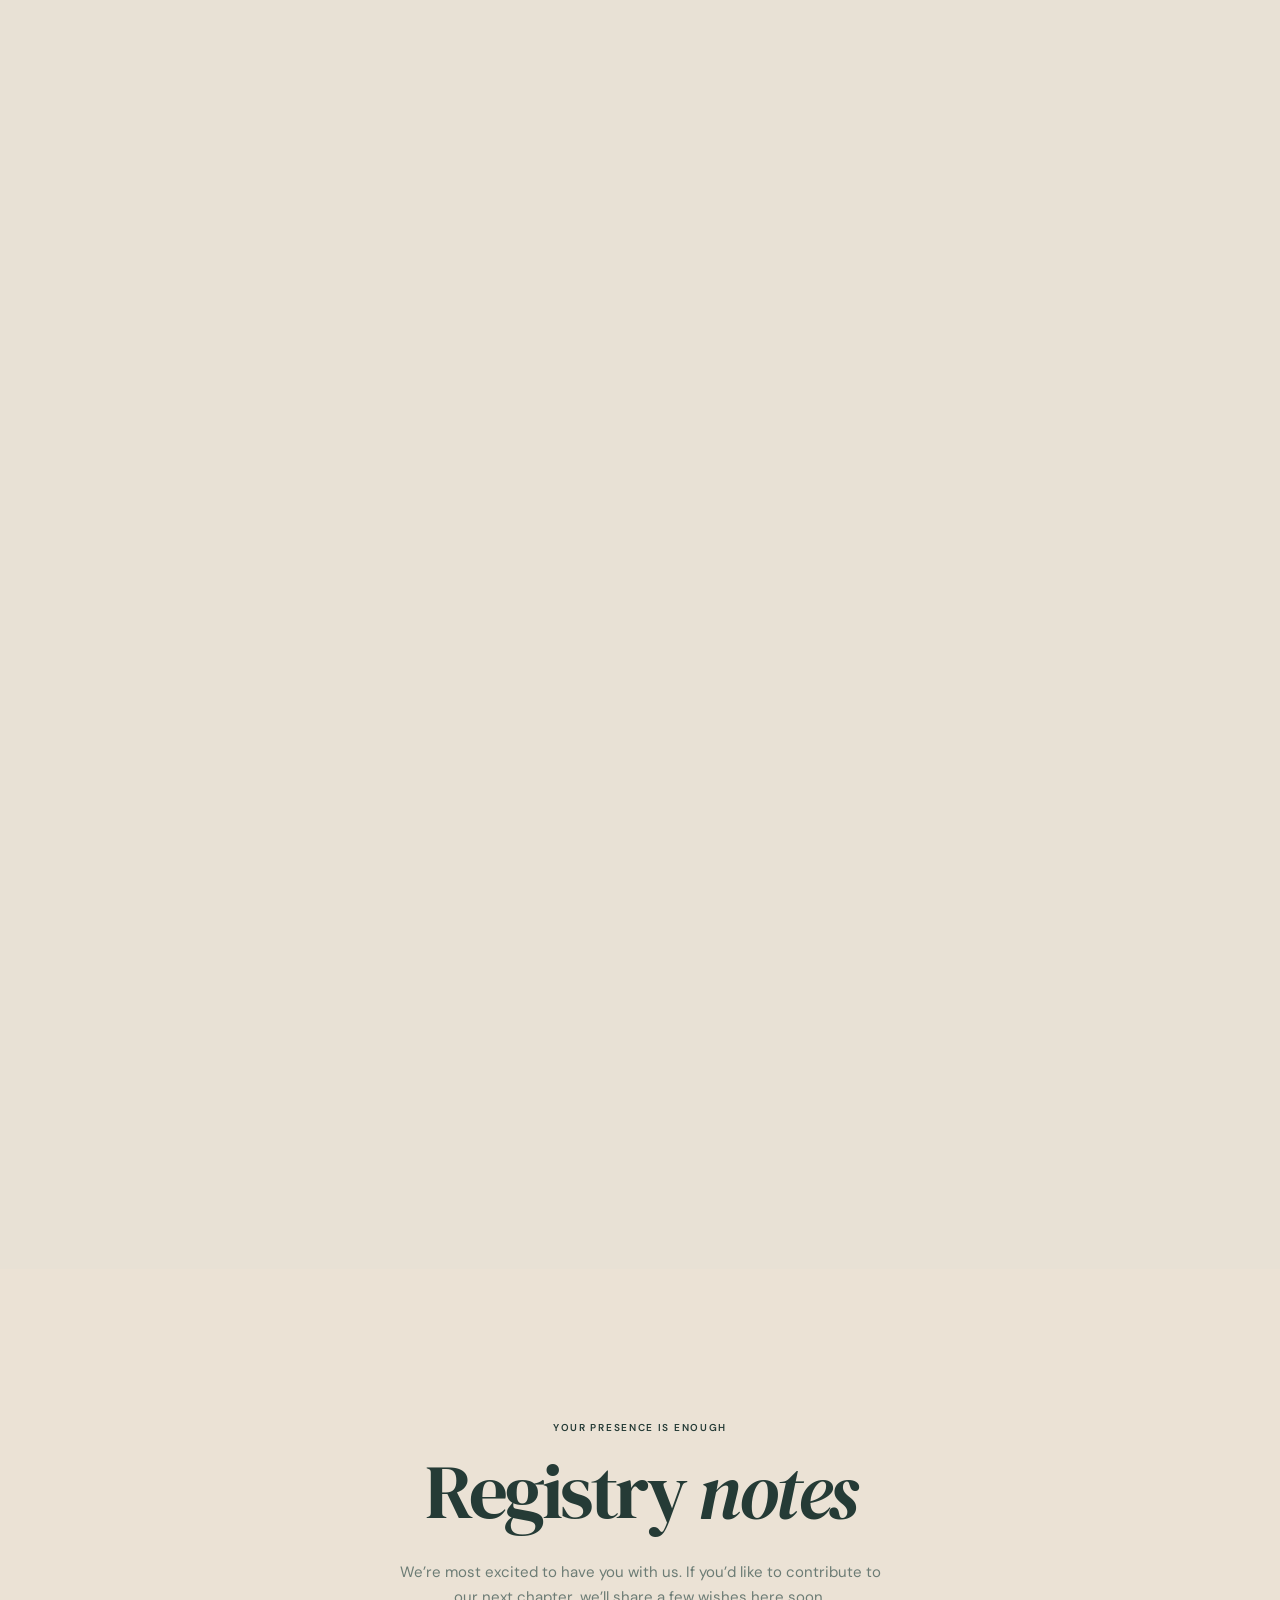
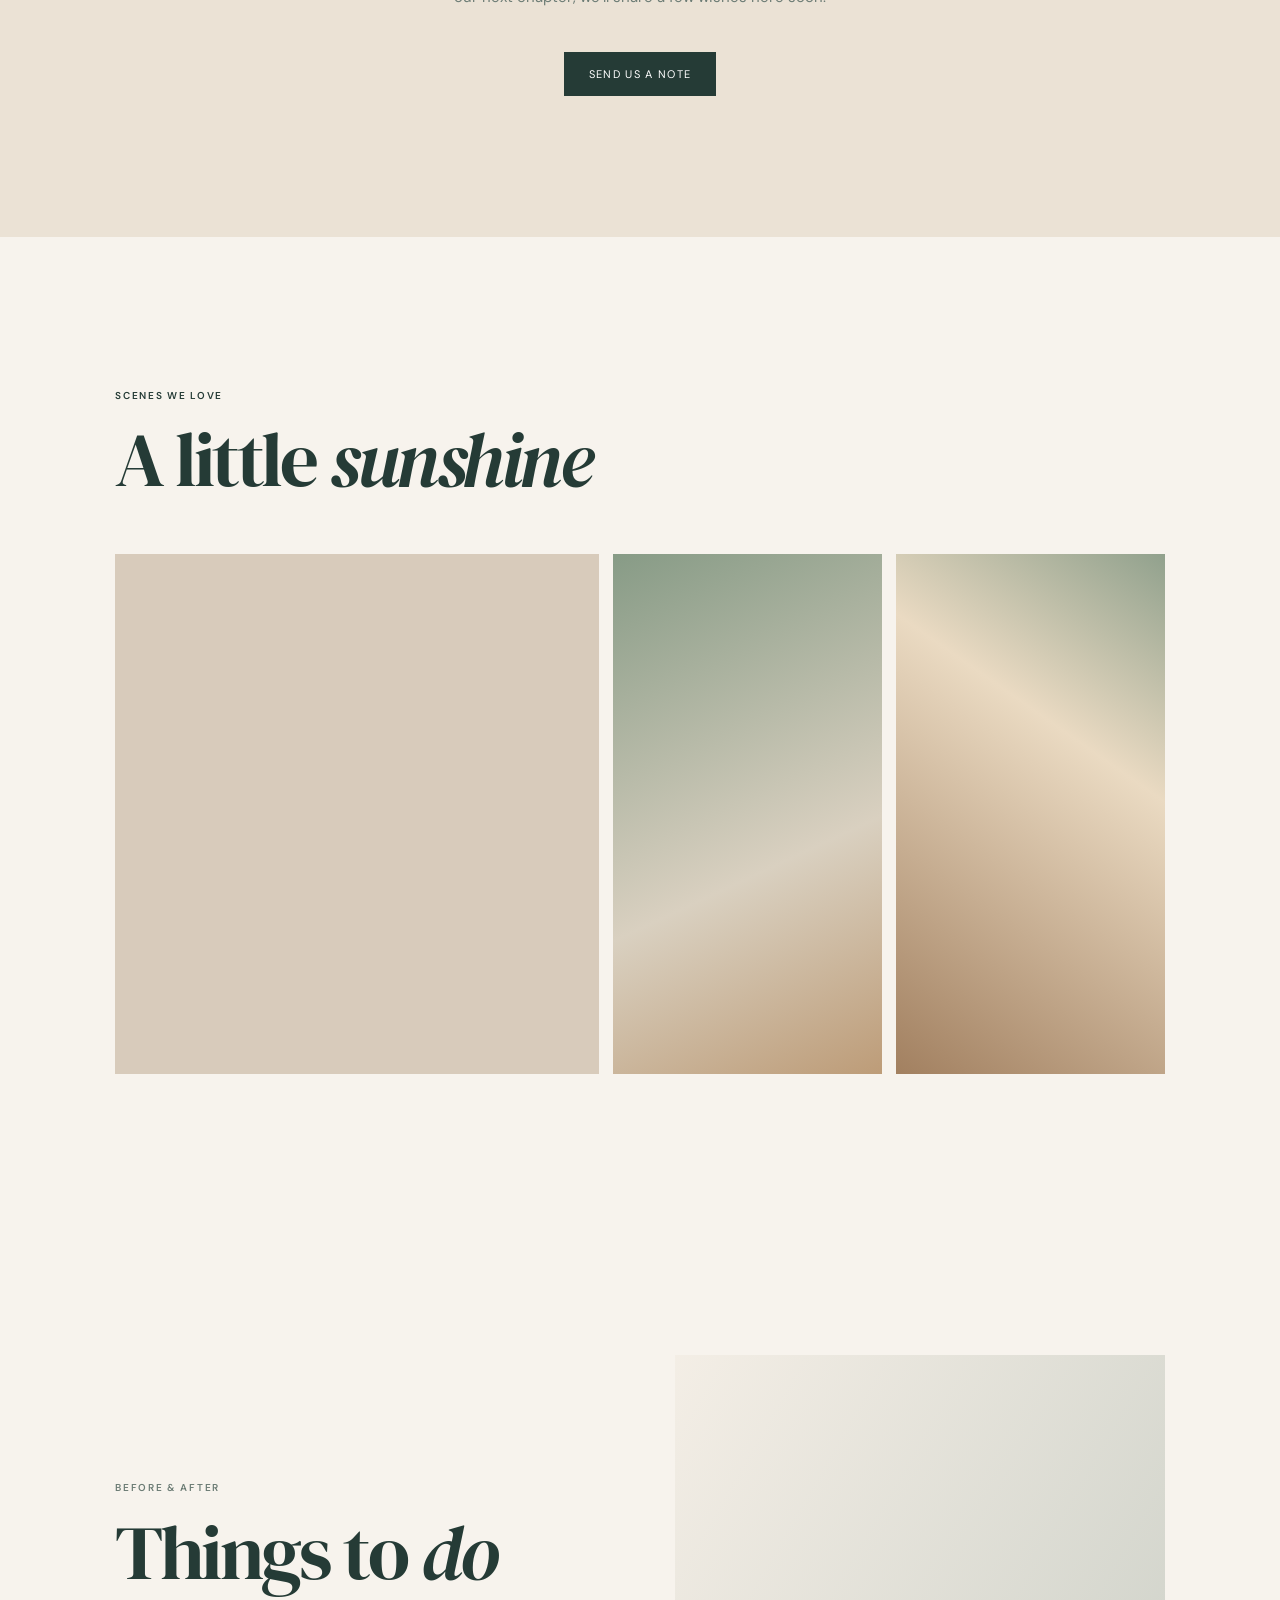
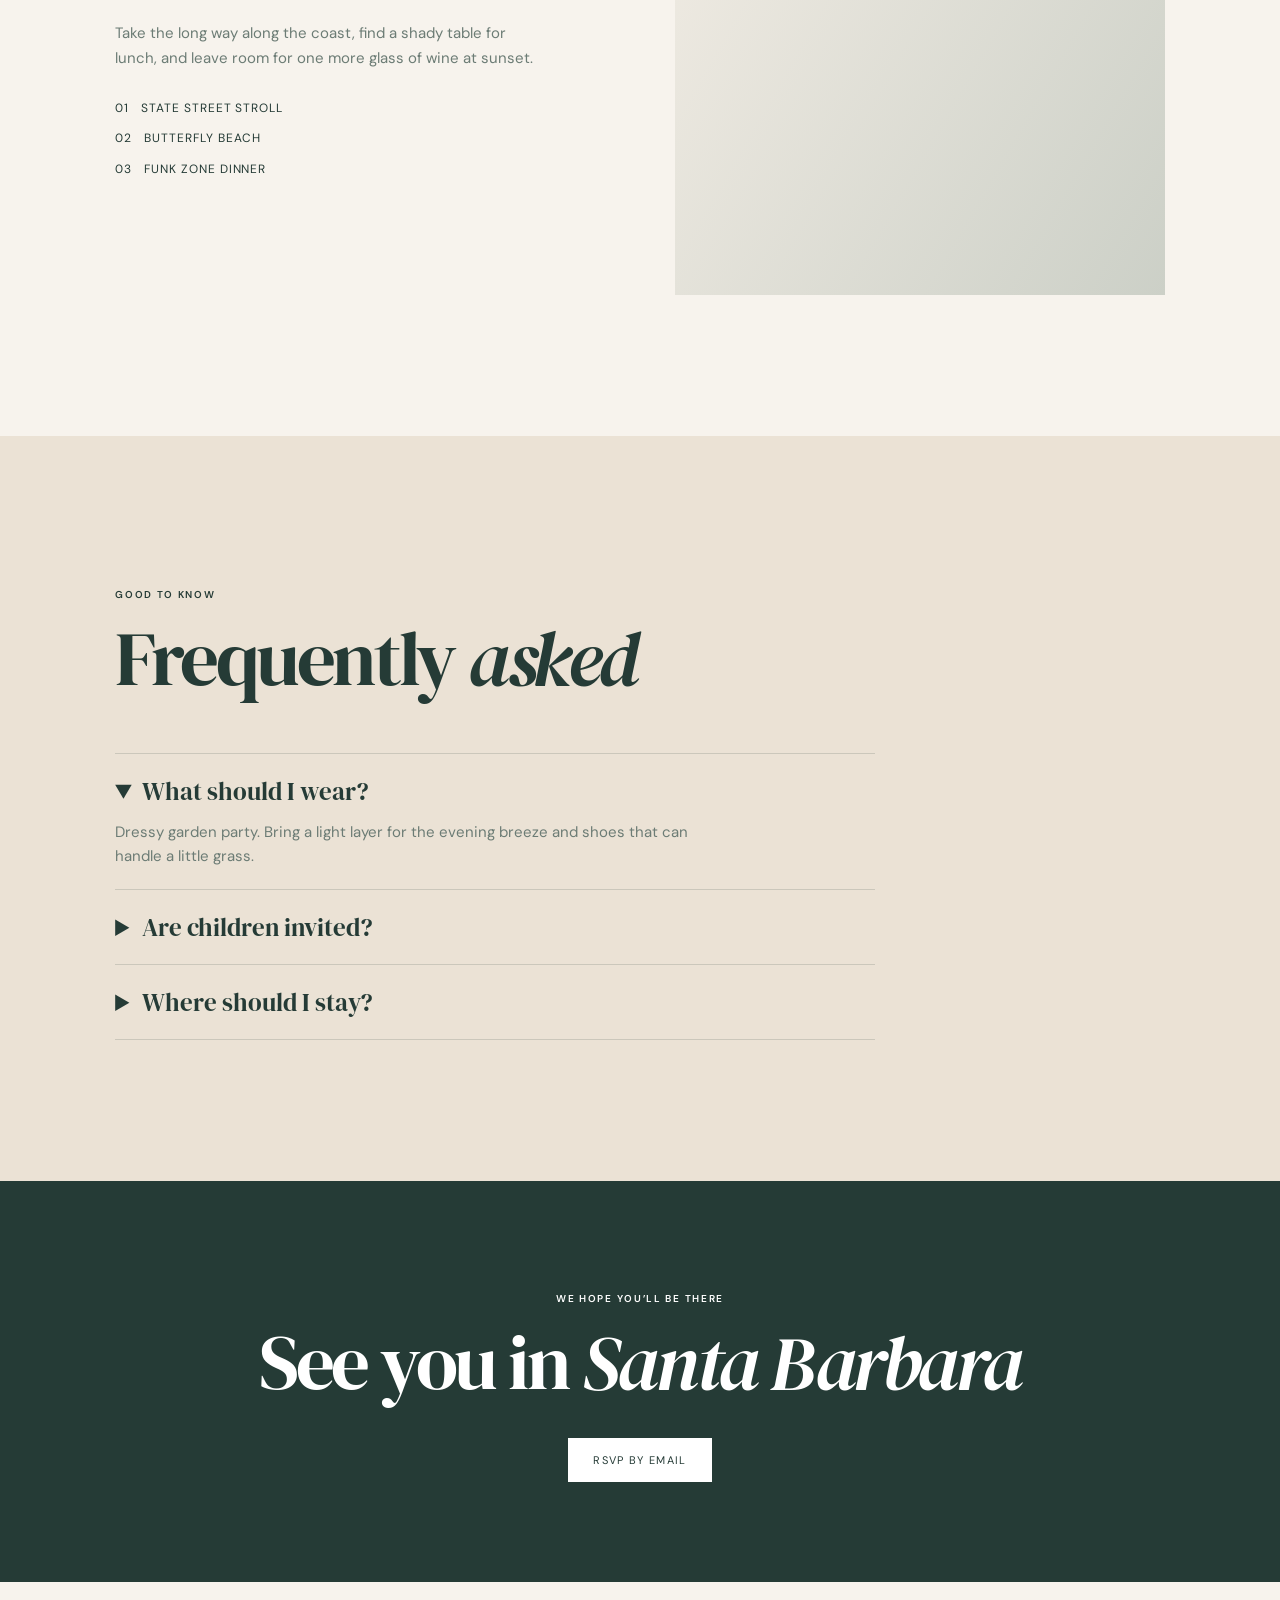
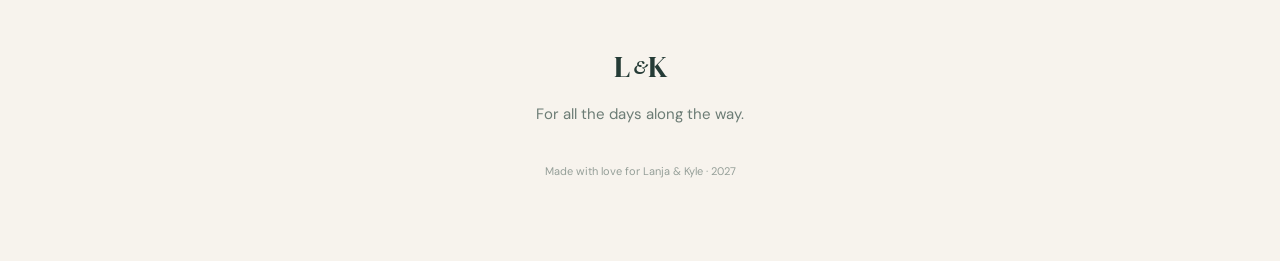
==== commit 505227bd: "Add cinematic watercolor scroll story" ====
--- a/index.html
+++ b/index.html
@@ -52,6 +52,27 @@
         <div class="split-art art-palm"></div><div class="split-copy"><p class="eyebrow">Come for the weekend</p><h2>Welcome to <em>Santa Barbara</em></h2><p>Ocean air, Spanish architecture, and a little more time together. We’ve gathered a few notes to make your trip easy.</p><a class="text-link" href="#things-to-do">Explore the local guide <span>↗</span></a></div>
       </section>
 
+      <section class="story-scroll" aria-label="The wedding story">
+        <div class="story-track">
+          <div class="story-stage">
+            <div class="story-backdrop"></div>
+            <div class="story-color"></div>
+            <div class="story-wash"></div>
+            <div class="story-copy">
+              <p class="eyebrow story-kicker">A place to begin</p>
+              <h2 class="story-couple">Lanja <em>&</em> Kyle</h2>
+              <p class="story-date">June 5, 2027</p>
+              <p class="story-address">Private garden<br />Santa Barbara, California</p>
+            </div>
+            <div class="story-gallery" aria-label="Engagement gallery">
+              <figure class="story-photo photo-one"><figcaption>the coast, before sunset</figcaption></figure>
+              <figure class="story-photo photo-two"><figcaption>somewhere along the way</figcaption></figure>
+              <figure class="story-photo photo-three"><figcaption>all our favorite days</figcaption></figure>
+            </div>
+          </div>
+        </div>
+      </section>
+
       <section id="registry" class="content-section centered tinted section-anchor"><p class="eyebrow">Your presence is enough</p><h2>Registry <em>notes</em></h2><p class="lede narrow">We’re most excited to have you with us. If you’d like to contribute to our next chapter, we’ll share a few wishes here soon.</p><a class="button" href="mailto:hello@lanjaandkyle.com?subject=Wedding%20question">Send us a note</a></section>
 
       <section id="gallery" class="content-section section-anchor"><div class="section-heading"><p class="eyebrow">Scenes we love</p><h2>A little <em>sunshine</em></h2></div><div class="gallery-grid"><div class="gallery-card large" style="--bg:url('/assets/hero-coast.png')"></div><div class="gallery-card detail"></div><div class="gallery-card detail warm"></div></div></section>
@@ -66,4 +87,3 @@
     <script type="module" src="/app.js"></script>
   </body>
 </html>
-
--- a/styles.css
+++ b/styles.css
@@ -1 +1,4 @@
 :root{--ink:#253b36;--muted:#6c7c75;--cream:#f7f3ed;--sand:#ebe2d5;--sage:#c9d5c6;--line:rgba(37,59,54,.16);--serif:'DM Serif Display',Georgia,serif;--sans:'DM Sans',Arial,sans-serif}*{box-sizing:border-box}html{scroll-behavior:smooth}body{margin:0;background:var(--cream);color:var(--ink);font:15px/1.65 var(--sans)}a{color:inherit;text-decoration:none}.site-header{position:fixed;inset:0 0 auto;z-index:10;display:flex;align-items:center;justify-content:space-between;padding:20px clamp(22px,5vw,72px);color:#fff;mix-blend-mode:normal}.brand{display:flex;align-items:center;gap:2px;font:30px/1 var(--serif);letter-spacing:-.08em}.brand .amp{font:italic 20px var(--serif);margin:0 1px 0 3px}.main-nav{display:flex;gap:clamp(16px,2.5vw,38px);font-size:12px;letter-spacing:.03em}.main-nav a{opacity:.76;transition:opacity .2s}.main-nav a:hover,.main-nav a.active{opacity:1}.menu-toggle{display:none;background:none;border:0;color:inherit;font:inherit}.hero{min-height:100svh;position:relative;display:grid;place-items:center;overflow:hidden;color:#fff}.hero-image{position:absolute;inset:0;background:url('/assets/hero-coast.png') center/cover no-repeat;transform:scale(1.02)}.hero-overlay{position:absolute;inset:0;background:linear-gradient(90deg,rgba(24,46,42,.48),rgba(24,46,42,.05) 70%),linear-gradient(0deg,rgba(24,46,42,.35),transparent 45%)}.hero-copy{position:relative;width:min(1100px,calc(100% - 44px));margin-top:120px}.eyebrow{text-transform:uppercase;letter-spacing:.17em;font-size:10px;font-weight:600}.hero h1{margin:10px 0 24px;font:clamp(70px,13vw,178px)/.92 var(--serif);letter-spacing:-.07em}.hero h1 em,h2 em{font-style:italic;font-weight:400}.hero-meta{display:flex;align-items:center;gap:16px;font-size:13px;letter-spacing:.08em;text-transform:uppercase}.hero-meta i{width:4px;height:4px;background:#fff;border-radius:50%}.scroll-cue{position:absolute;bottom:30px;left:clamp(22px,5vw,72px);display:flex;gap:18px;align-items:center;font-size:11px;letter-spacing:.1em;text-transform:uppercase}.scroll-cue span{font-size:22px}.section-pad,.content-section{padding:clamp(80px,11vw,160px) clamp(22px,9vw,140px)}.intro{text-align:center;max-width:950px;margin:auto}.intro h2,h2{margin:16px 0 30px;font:clamp(42px,6vw,80px)/1.02 var(--serif);letter-spacing:-.045em}.countdown{display:flex;justify-content:center;gap:clamp(18px,5vw,64px);margin-top:50px}.countdown strong{display:block;font:clamp(28px,4vw,50px) var(--serif)}.countdown span{display:block;color:var(--muted);font-size:10px;text-transform:uppercase;letter-spacing:.15em}.tinted{background:var(--sand)}.section-heading{max-width:680px;margin-bottom:55px}.lede{color:var(--muted);max-width:500px;margin:0}.schedule-list{display:grid;grid-template-columns:repeat(3,1fr);border-top:1px solid var(--line)}.schedule-card{padding:28px 20px 20px 0;border-bottom:1px solid var(--line)}.schedule-card:not(:nth-child(3n+1)){padding-left:30px;border-left:1px solid var(--line)}.schedule-card .time{font-size:11px;text-transform:uppercase;letter-spacing:.12em;color:#8c755a}.schedule-card h3{font:28px var(--serif);margin:10px 0 5px}.schedule-card p{color:var(--muted);margin:0}.split{display:grid;grid-template-columns:1.1fr 1fr;gap:clamp(40px,9vw,140px);align-items:center}.split.reverse{grid-template-columns:1fr 1.1fr}.split.reverse .split-art{order:2}.split-art{min-height:540px;background-size:cover;background-position:center}.art-palm{background:linear-gradient(120deg,rgba(211,192,163,.25),rgba(76,103,86,.35)),url('/assets/hero-coast.png') center/cover}.art-table{background:linear-gradient(120deg,rgba(211,192,163,.1),rgba(76,103,86,.25)),url('/assets/hero-coast.png') 72% center/cover}.split-copy{max-width:500px}.split-copy p{color:var(--muted);max-width:420px}.text-link{display:inline-block;margin-top:22px;border-bottom:1px solid var(--ink);padding-bottom:7px;font-size:12px;text-transform:uppercase;letter-spacing:.1em}.centered{text-align:center}.narrow{margin:0 auto 28px}.button{display:inline-block;background:var(--ink);color:#fff;padding:13px 25px;margin-top:14px;text-transform:uppercase;letter-spacing:.12em;font-size:11px}.gallery-grid{display:grid;grid-template-columns:1.8fr 1fr 1fr;gap:14px}.gallery-card{min-height:300px;background:#d8cbbb}.gallery-card.large{min-height:520px;background-position:center;background-size:cover}.gallery-card.detail{background:linear-gradient(155deg,#879b86,#d9d0c0 60%,#bd9c78)}.gallery-card.warm{background:linear-gradient(35deg,#a28060,#eadac2 65%,#91a18d)}.mini-list{display:grid;gap:11px;margin-top:28px;font-size:12px;letter-spacing:.08em;text-transform:uppercase}.faq-list{max-width:760px}.faq-list details{border-top:1px solid var(--line);padding:20px 0}.faq-list details:last-child{border-bottom:1px solid var(--line)}summary{cursor:pointer;font:25px var(--serif)}details p{color:var(--muted);max-width:600px;margin:12px 0 0}.rsvp{text-align:center;background:var(--ink);color:#fff;padding:100px 22px}.rsvp h2{margin-bottom:22px}.button.light{background:#fff;color:var(--ink)}footer{text-align:center;padding:70px 22px;color:var(--muted)}.footer-brand{justify-content:center;color:var(--ink);margin-bottom:20px}.footer-small{font-size:11px;margin-top:35px;opacity:.7}.loading{color:var(--muted)}@media(max-width:760px){.site-header{padding:18px 22px}.menu-toggle{display:block}.main-nav{display:none;position:absolute;top:68px;left:0;right:0;padding:20px 22px 25px;background:var(--ink);flex-direction:column;gap:10px}.main-nav.open{display:flex}.hero-copy{margin-top:80px}.hero h1{font-size:clamp(70px,19vw,130px)}.hero-meta{flex-wrap:wrap}.schedule-list,.gallery-grid,.split,.split.reverse{grid-template-columns:1fr}.schedule-card:not(:nth-child(3n+1)){padding-left:0;border-left:0}.schedule-card{padding-right:0}.split-art,.gallery-card.large{min-height:330px}.split.reverse .split-art{order:0}.content-section{padding:78px 22px}.countdown{gap:17px}.countdown strong{font-size:30px}.countdown span{font-size:8px}}
+
+.story-scroll{background:#e8e1d5;color:#f7f3ed}.story-track{height:340vh;position:relative}.story-stage{height:100vh;position:sticky;top:0;overflow:hidden;isolation:isolate}.story-backdrop,.story-color,.story-wash{position:absolute;inset:0}.story-backdrop{background:linear-gradient(90deg,rgba(27,44,39,.58),rgba(27,44,39,.05) 72%),url('/assets/venue-watercolor.png') center/cover;z-index:-3;transform-origin:center}.story-color{background:#c5c0a8;z-index:-2;opacity:0}.story-wash{background:radial-gradient(circle at 20% 24%,rgba(255,248,231,.28),transparent 32%),linear-gradient(0deg,rgba(25,42,37,.32),transparent 62%);z-index:-1}.story-copy{position:absolute;left:clamp(22px,10vw,150px);top:50%;transform:translateY(-50%);width:min(650px,calc(100% - 44px));text-shadow:0 2px 24px rgba(28,39,34,.16)}.story-kicker{margin-bottom:16px}.story-couple{font-size:clamp(60px,11vw,150px);line-height:.9;margin:0;letter-spacing:-.07em}.story-date{font:clamp(28px,4vw,58px) var(--serif);margin:30px 0 14px}.story-address{font-size:12px;line-height:1.8;letter-spacing:.14em;text-transform:uppercase}.story-gallery{position:absolute;inset:0;display:flex;align-items:center;justify-content:center;gap:clamp(10px,2vw,24px);padding:12vw;opacity:0;transform:translateY(22vh) scale(.9)}.story-photo{position:relative;margin:0;width:29vw;height:45vw;max-height:450px;min-height:260px;background-size:cover;background-position:center;box-shadow:0 22px 60px rgba(33,43,34,.22);transform:rotate(-4deg)}.story-photo figcaption{position:absolute;left:0;bottom:-28px;color:var(--ink);font-size:10px;letter-spacing:.14em;text-transform:uppercase;white-space:nowrap}.photo-one{background-image:linear-gradient(160deg,rgba(70,85,66,.1),rgba(240,216,185,.1)),url('/assets/hero-coast.png')}.photo-two{background-image:linear-gradient(160deg,rgba(70,85,66,.1),rgba(240,216,185,.1)),url('/assets/venue-watercolor.png');transform:rotate(3deg) translateY(-25px)}.photo-three{background:linear-gradient(150deg,#9da890,#efe2cf 58%,#bd8a72);transform:rotate(-2deg) translateY(15px)}.story-gallery:after{content:'Engagement, in pieces';position:absolute;bottom:11%;left:clamp(22px,10vw,150px);font:italic 30px var(--serif);color:var(--ink)}
+@media(max-width:760px){.story-track{height:300vh}.story-copy{top:43%}.story-couple{font-size:clamp(58px,17vw,100px)}.story-date{font-size:34px;margin-top:22px}.story-gallery{padding:22px;gap:8px;align-items:center}.story-photo{width:31vw;height:54vw;min-height:210px}.story-photo figcaption{font-size:8px;letter-spacing:.08em}.story-gallery:after{left:22px;bottom:8%;font-size:24px}}
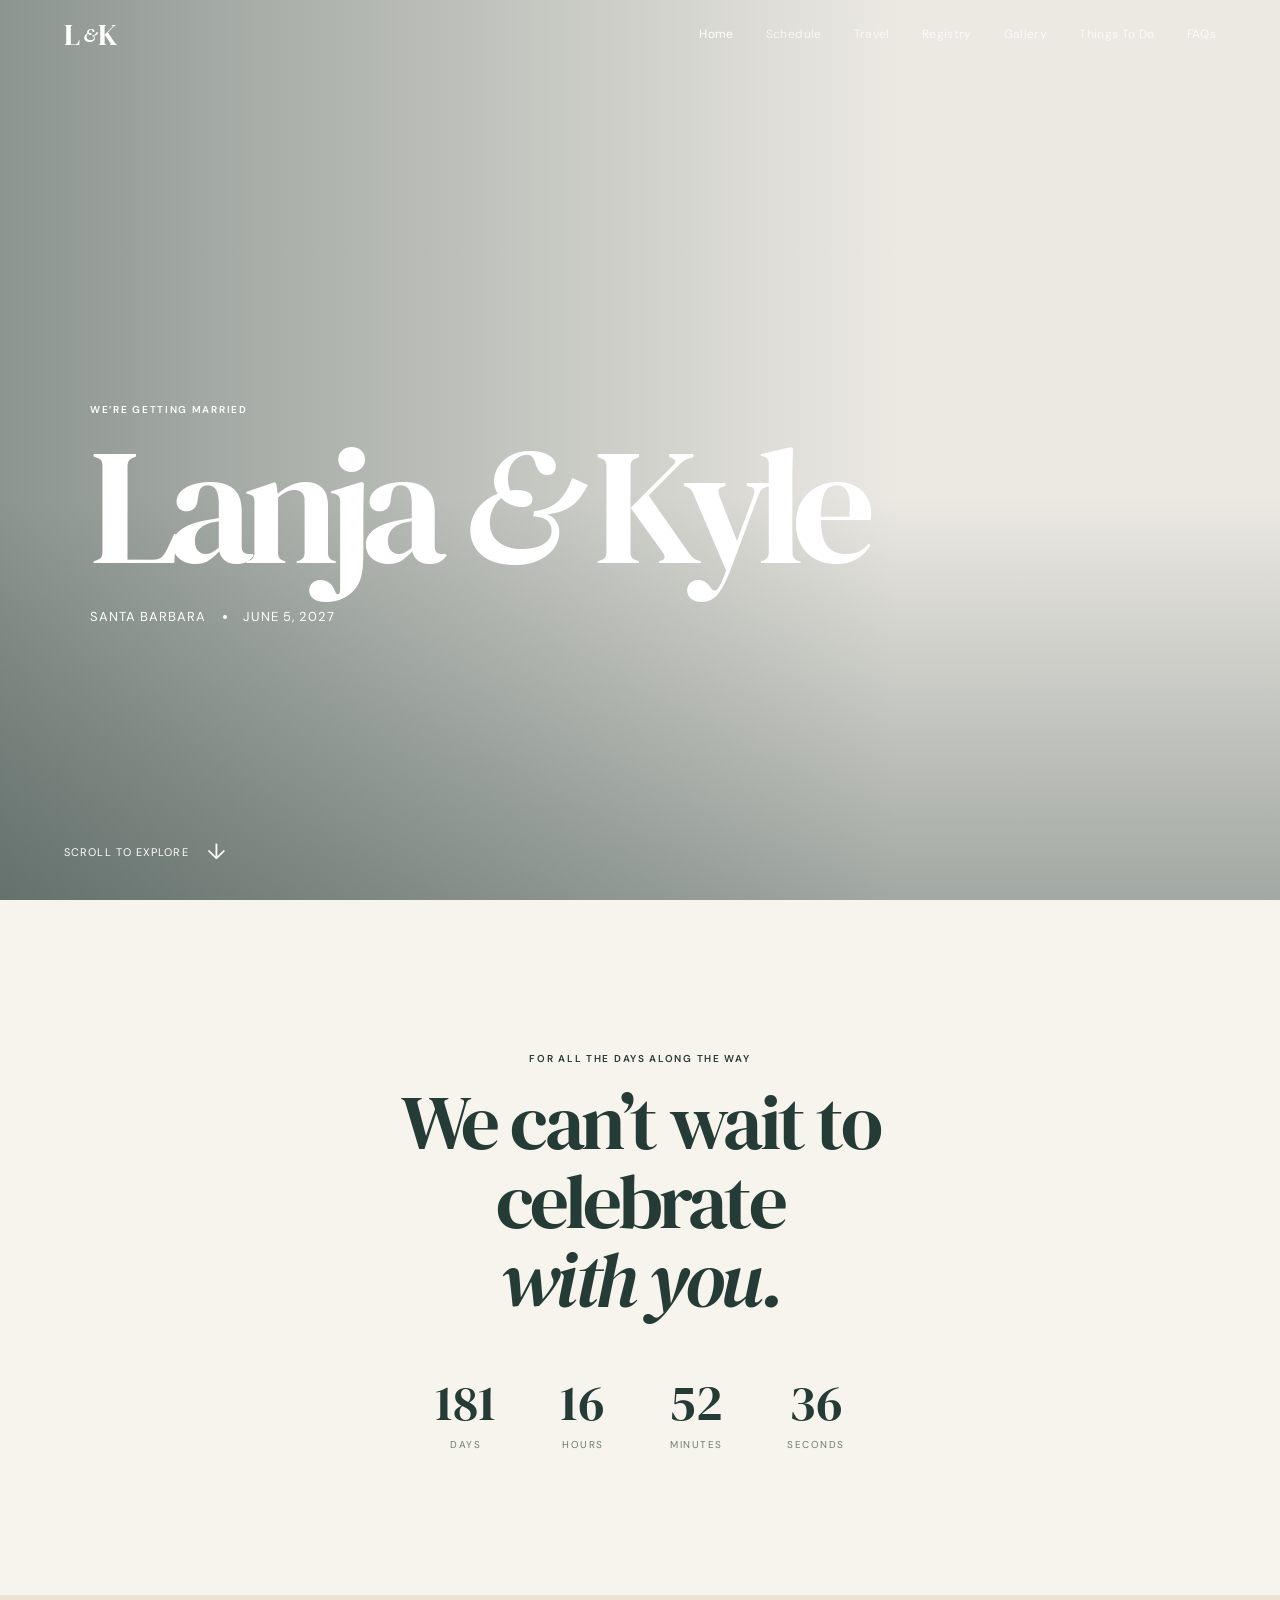
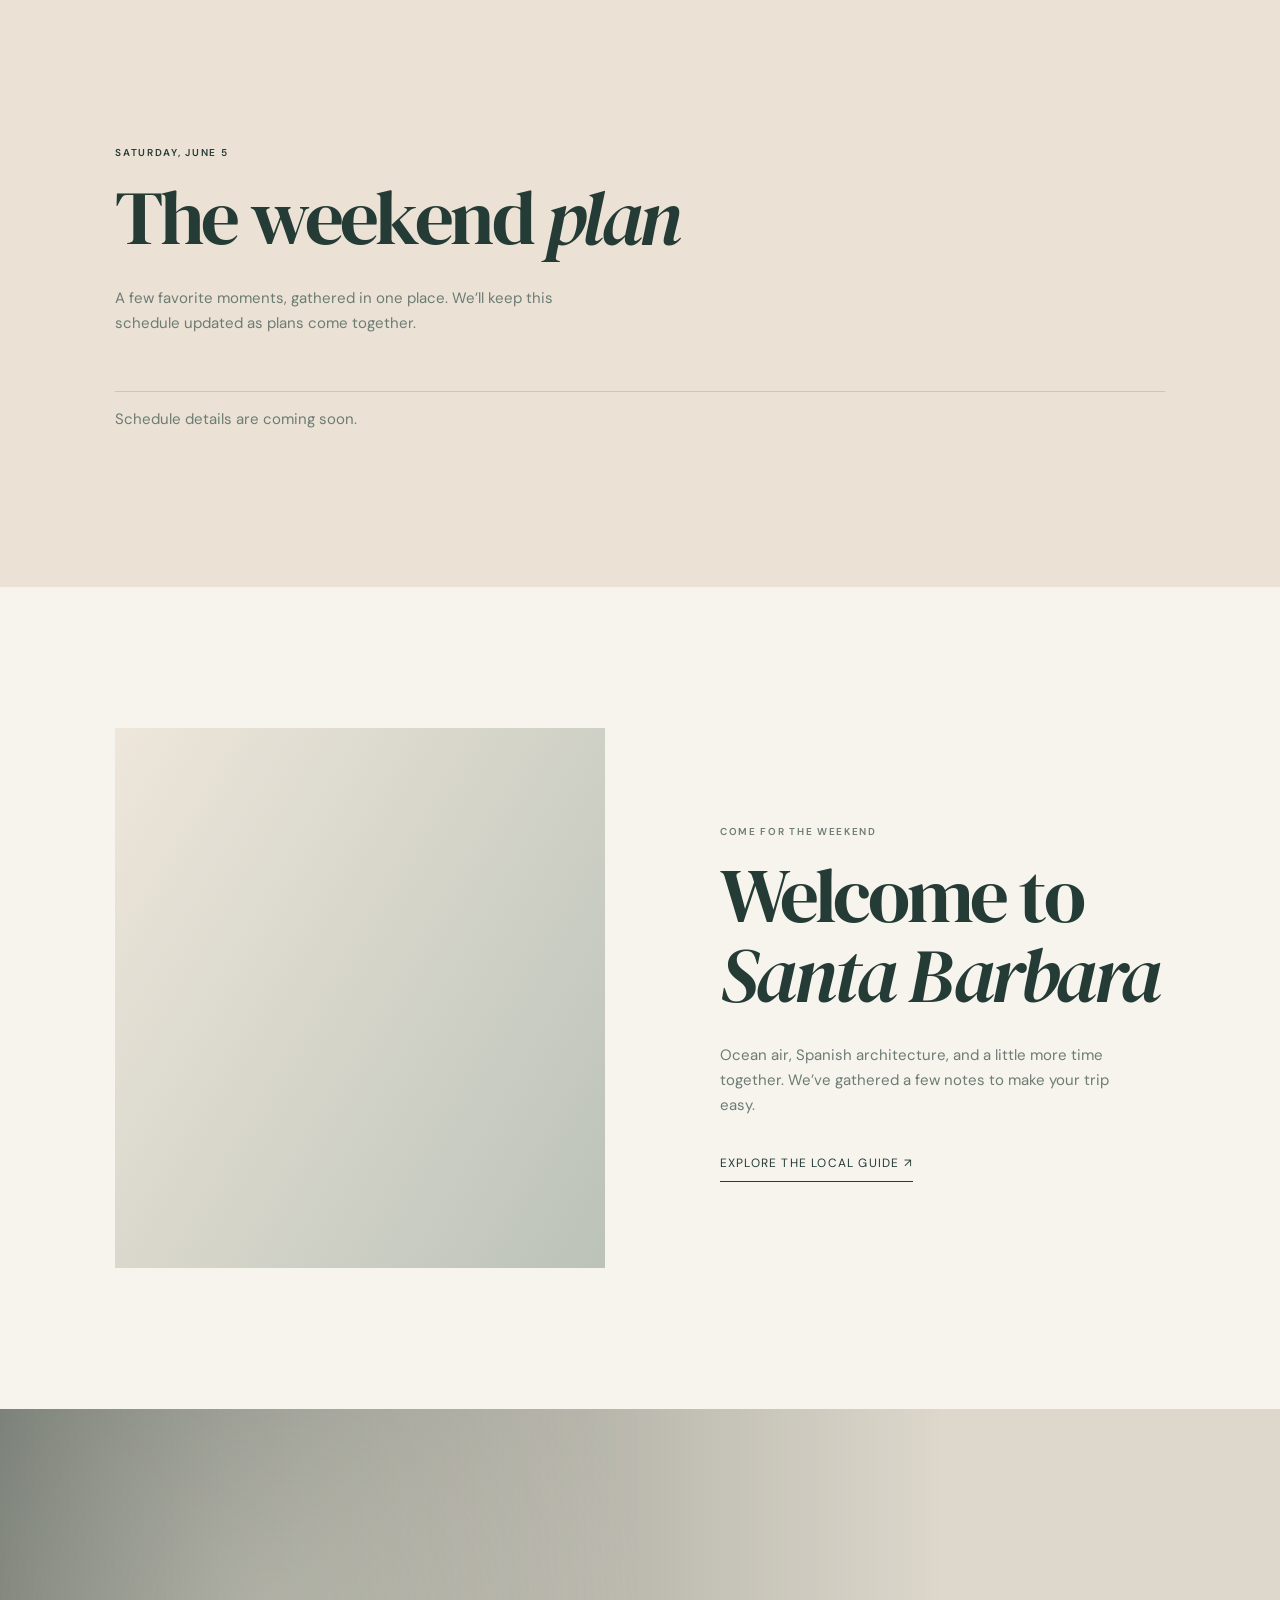
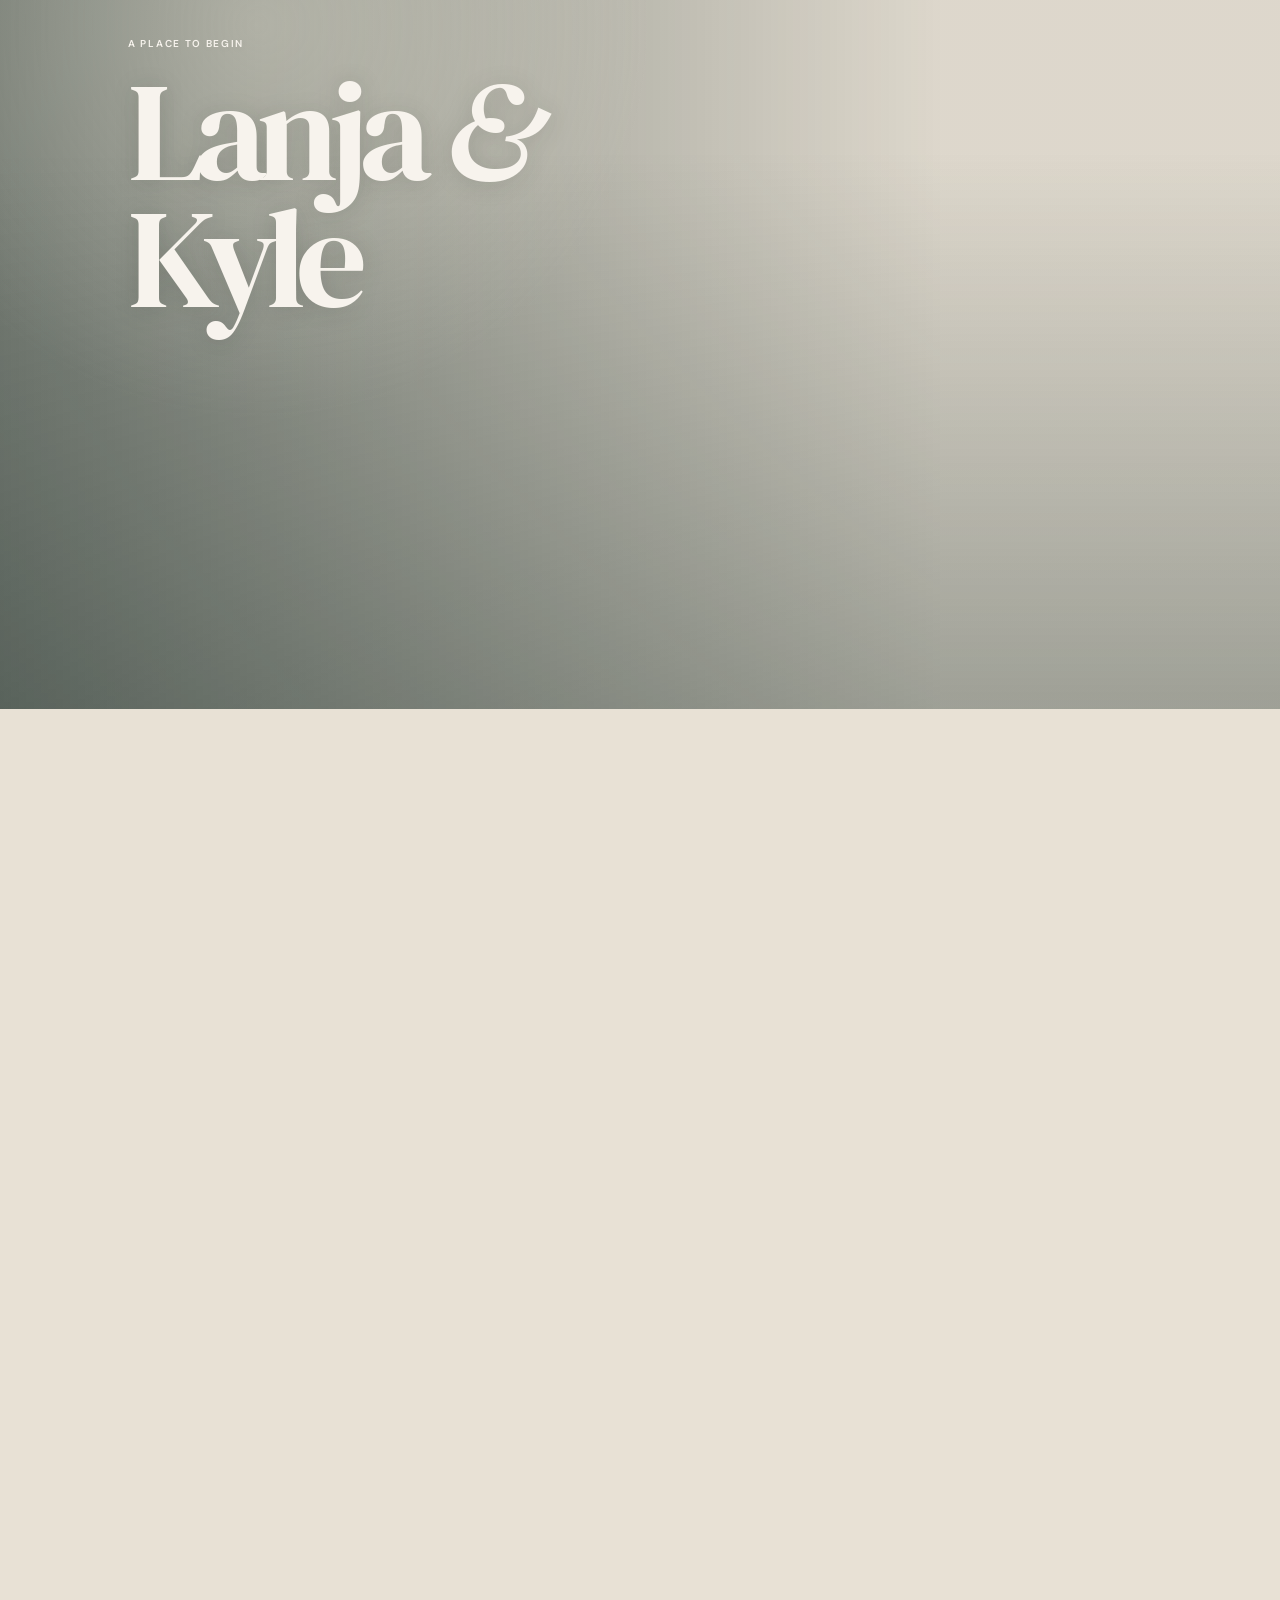
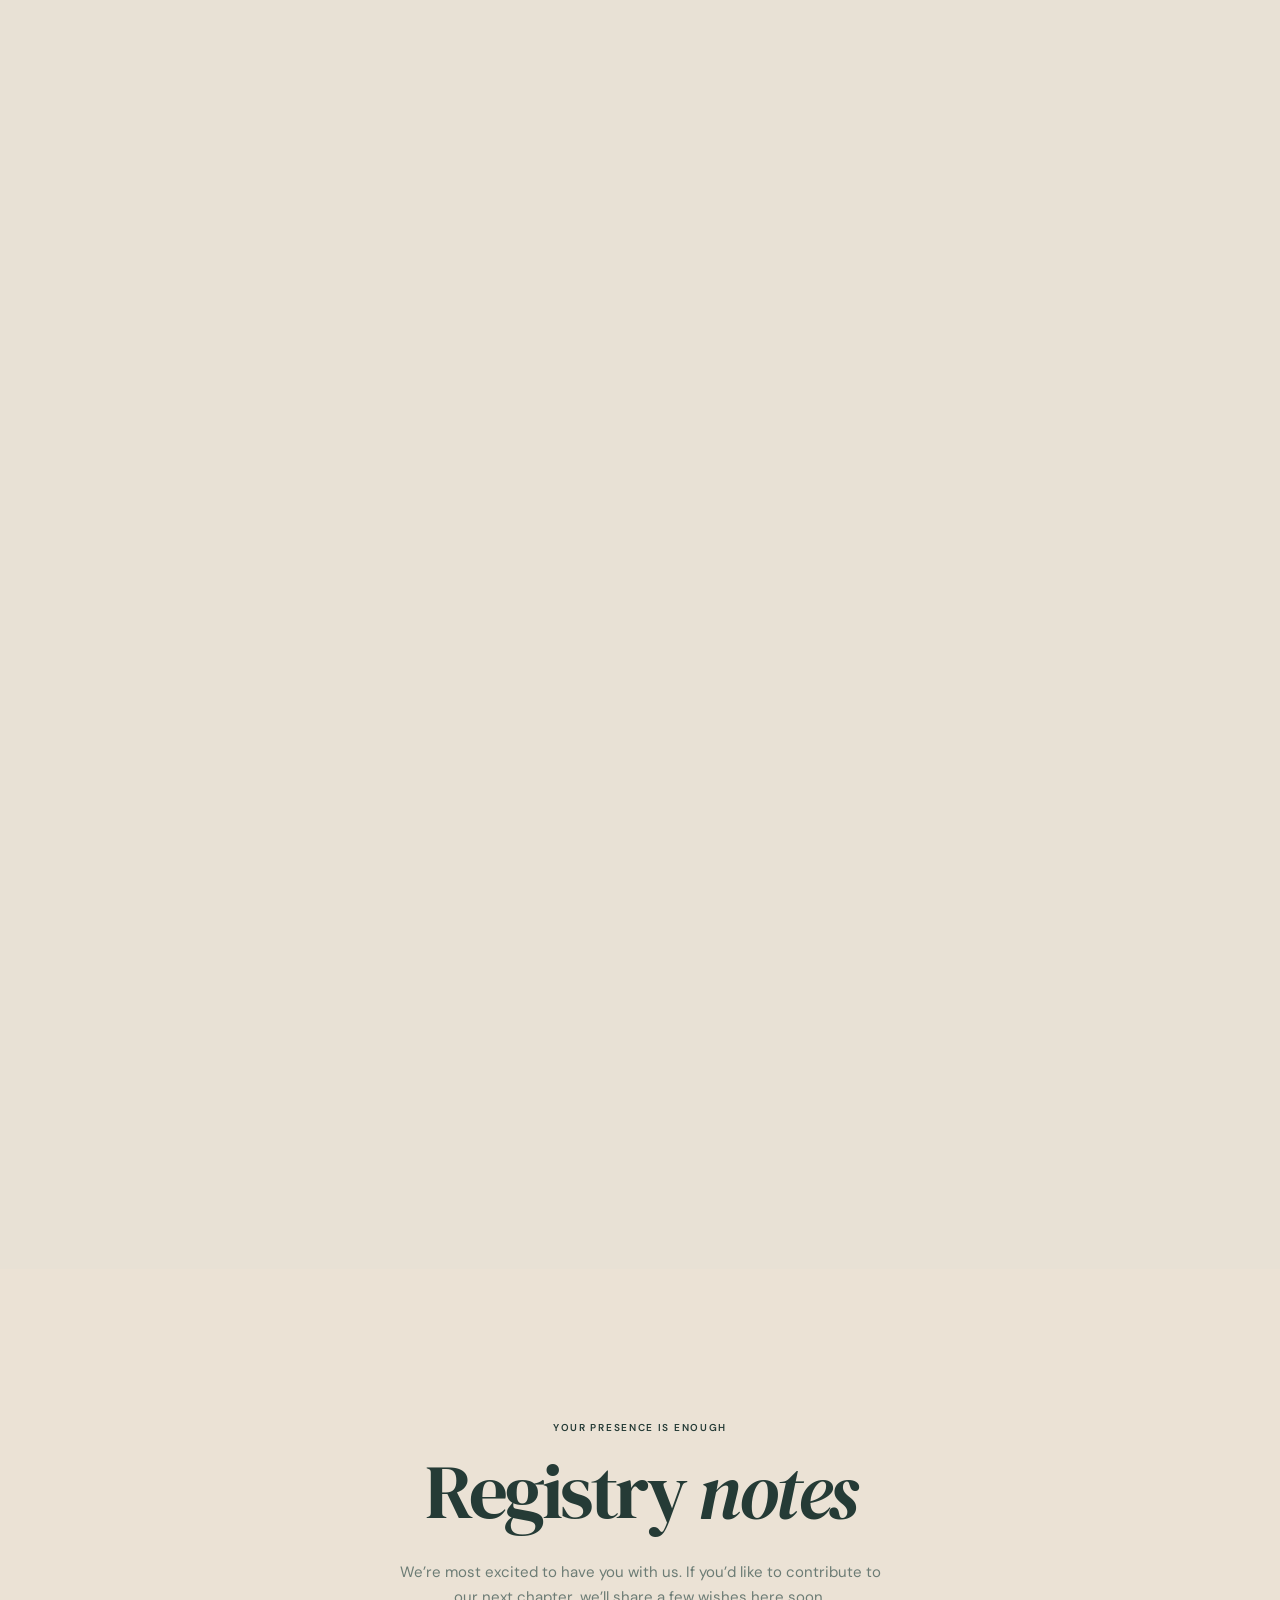
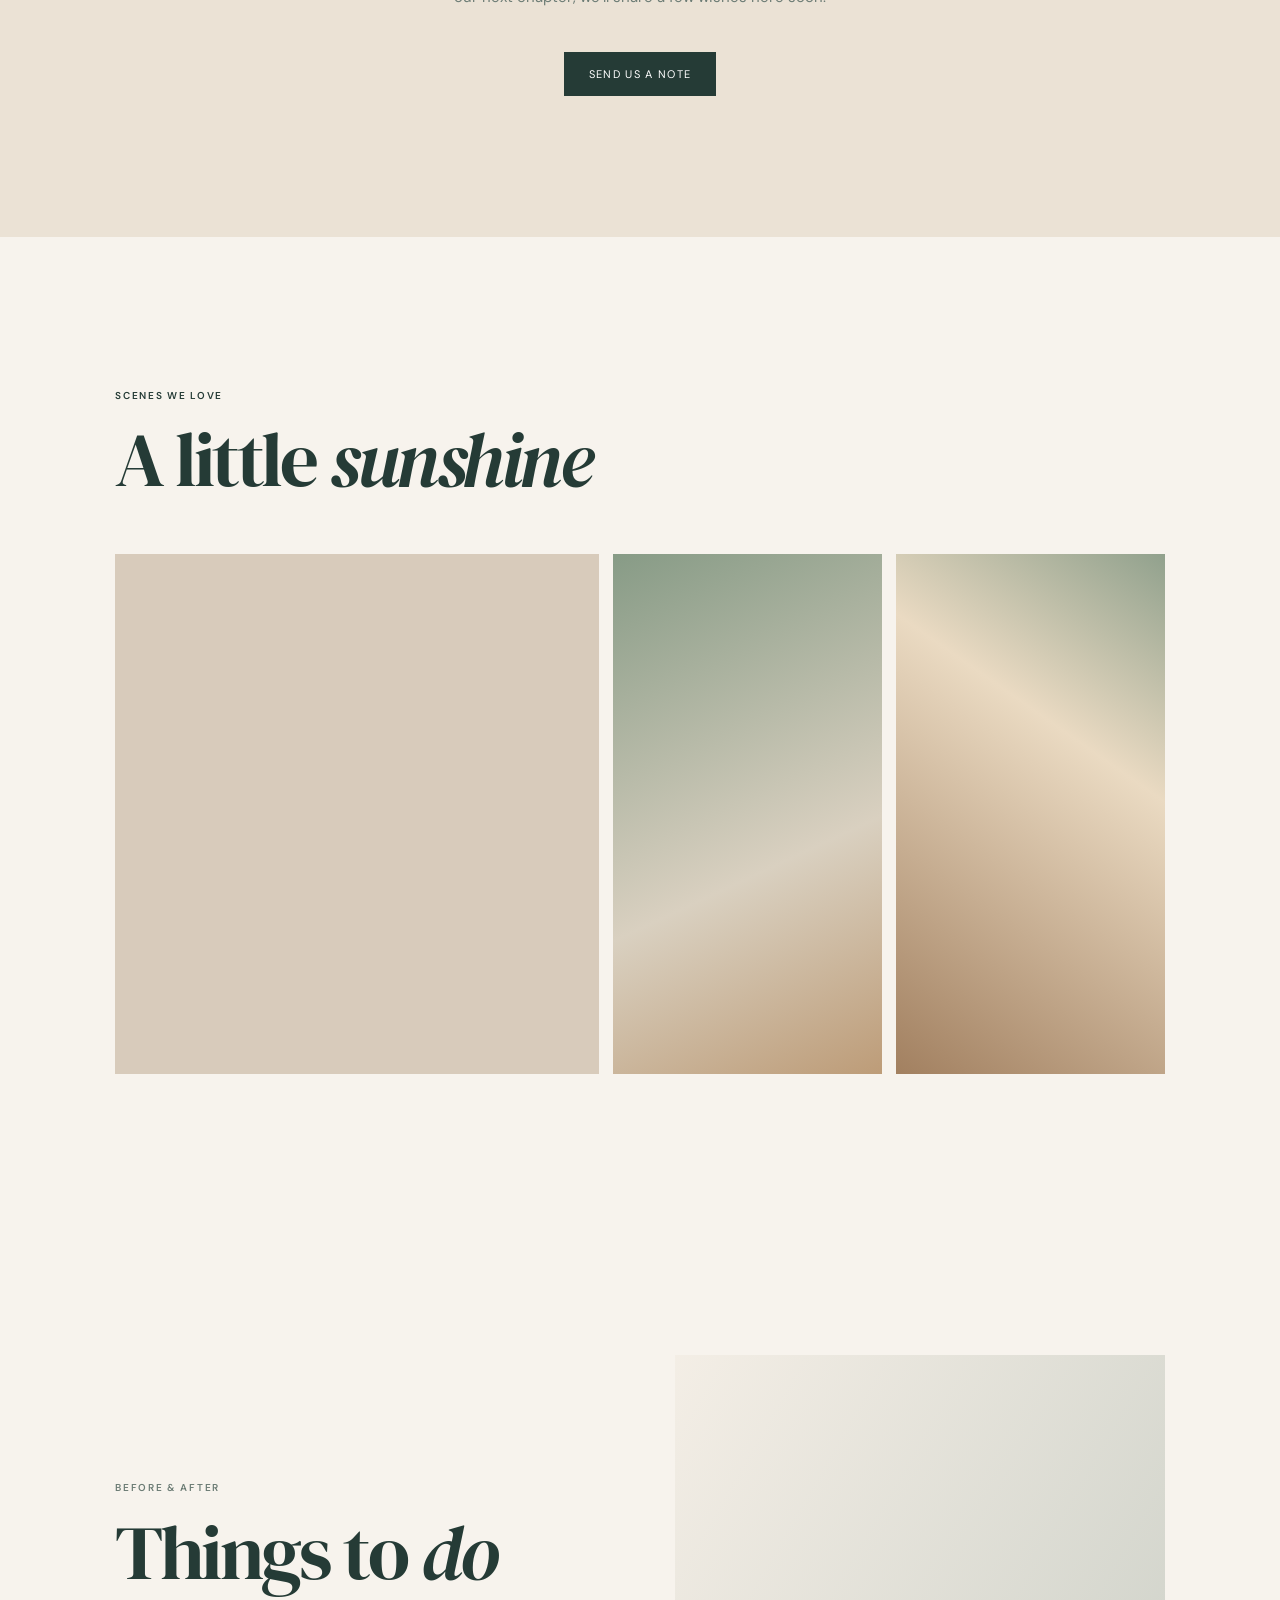
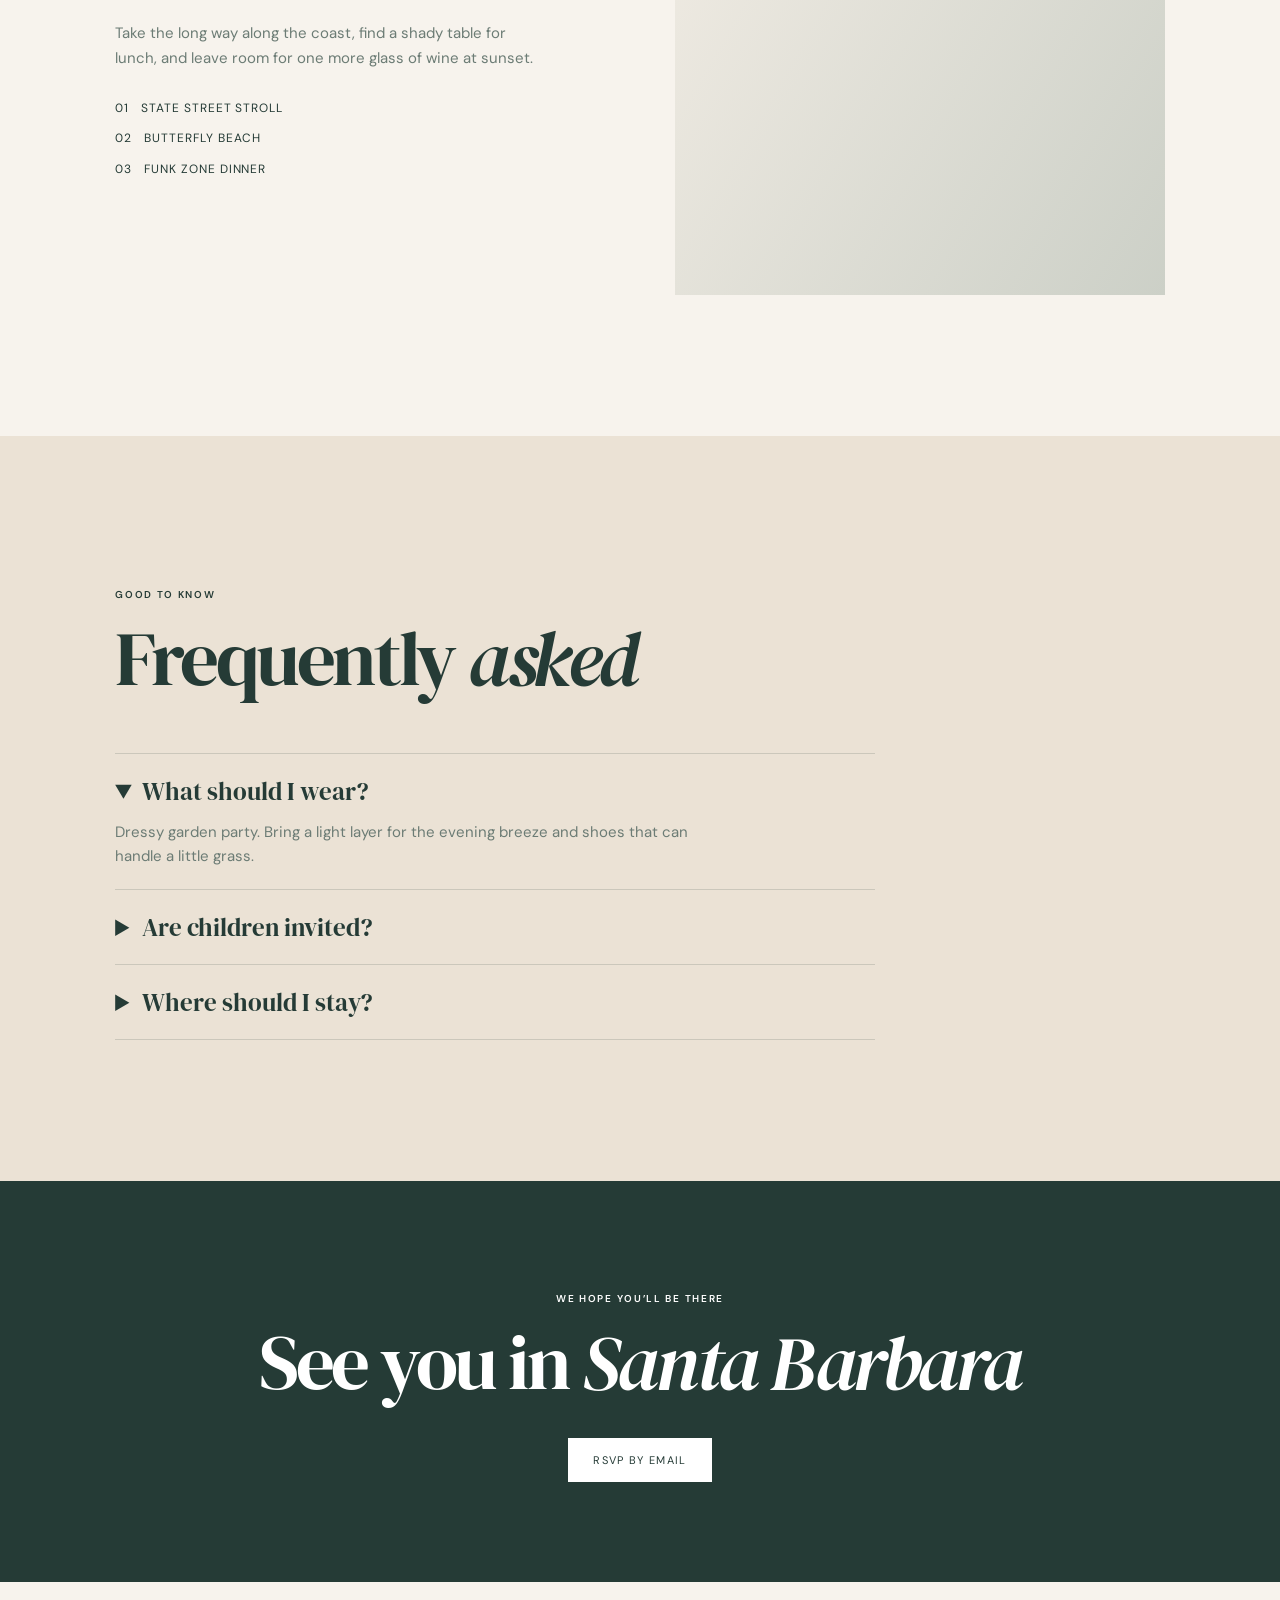
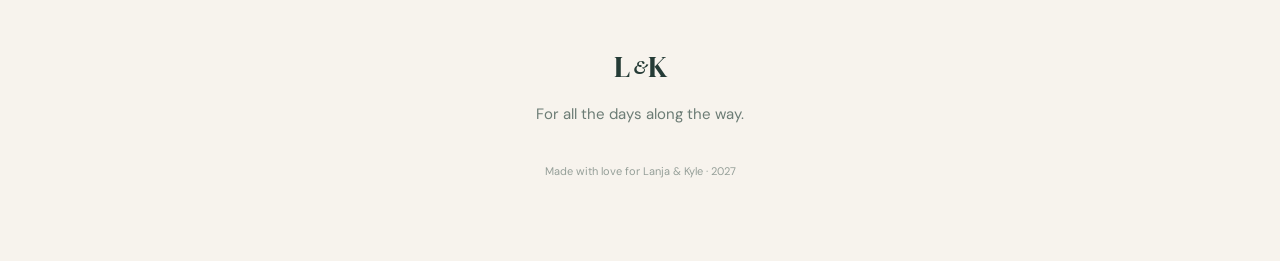
==== commit 80b4b4f0: "Add cinematic scroll story" ====
--- a/index.html
+++ b/index.html
@@ -87,3 +87,4 @@
     <script type="module" src="/app.js"></script>
   </body>
 </html>
+
